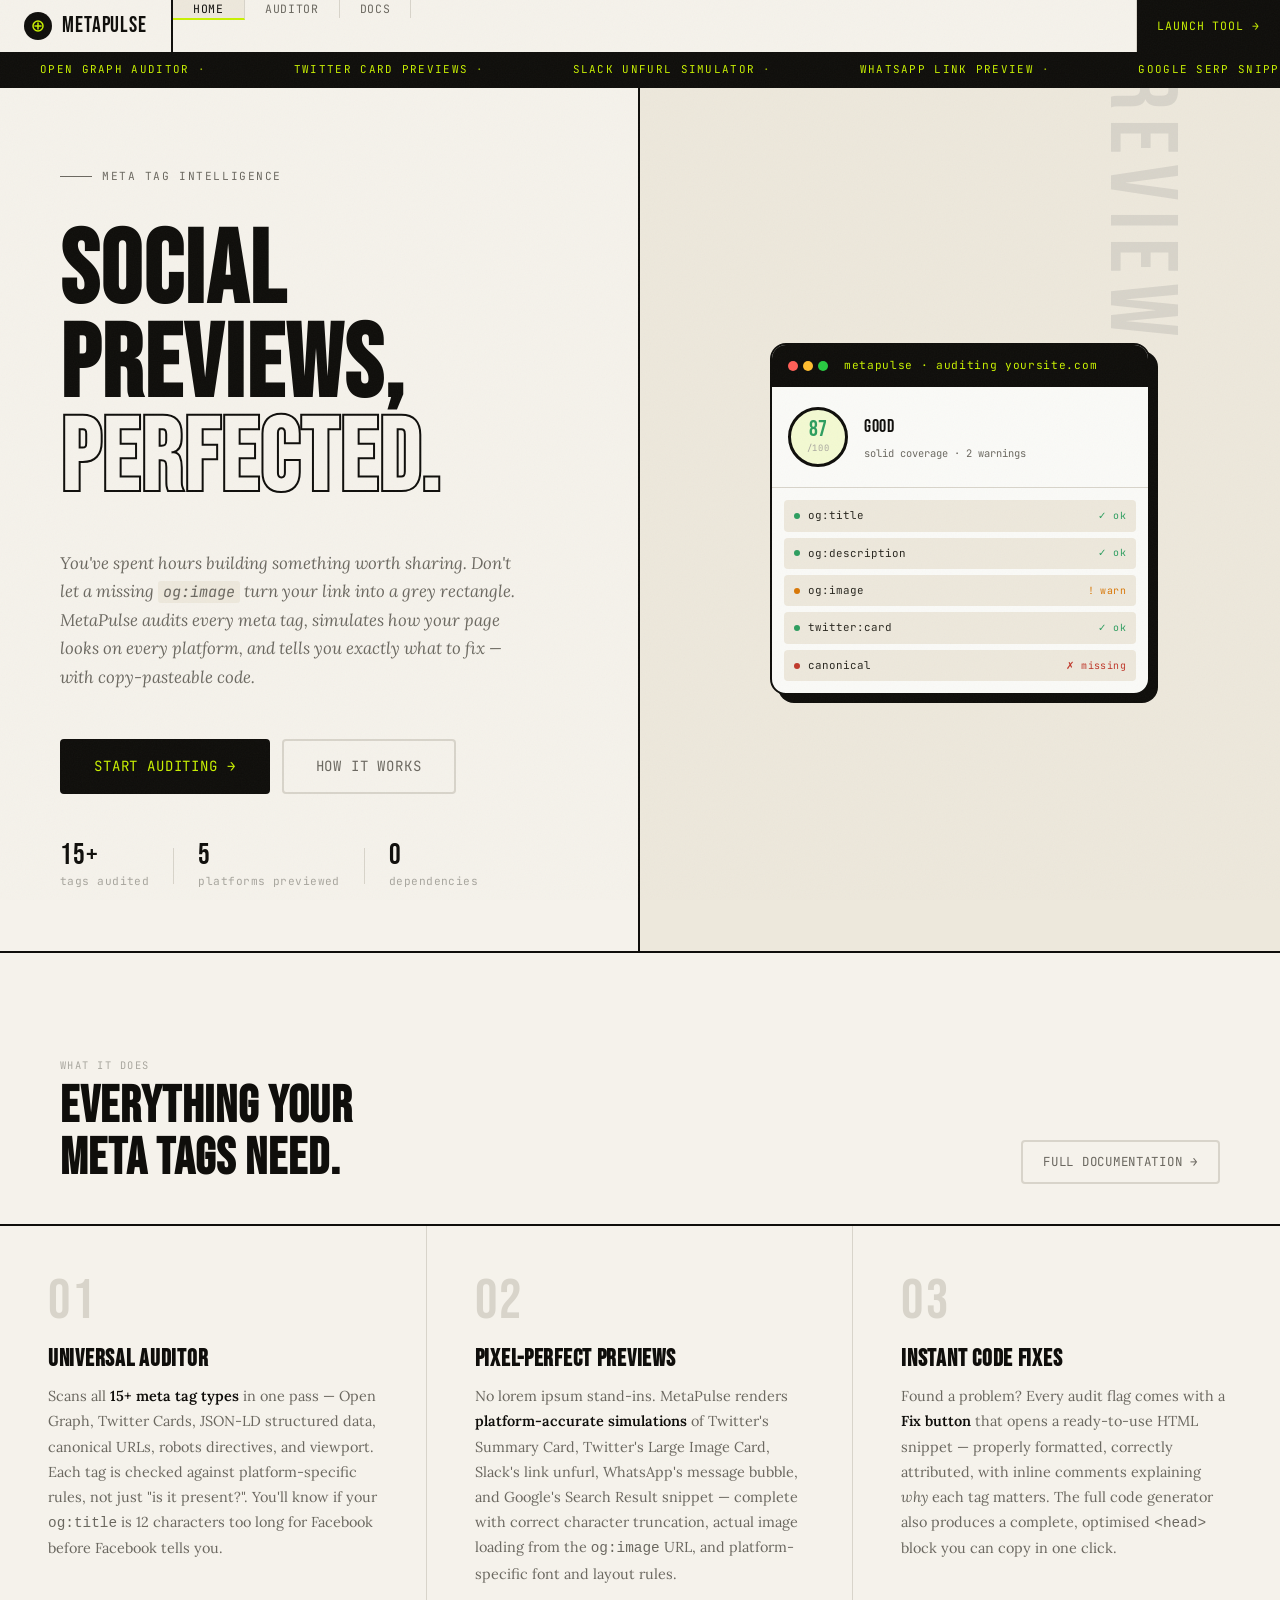
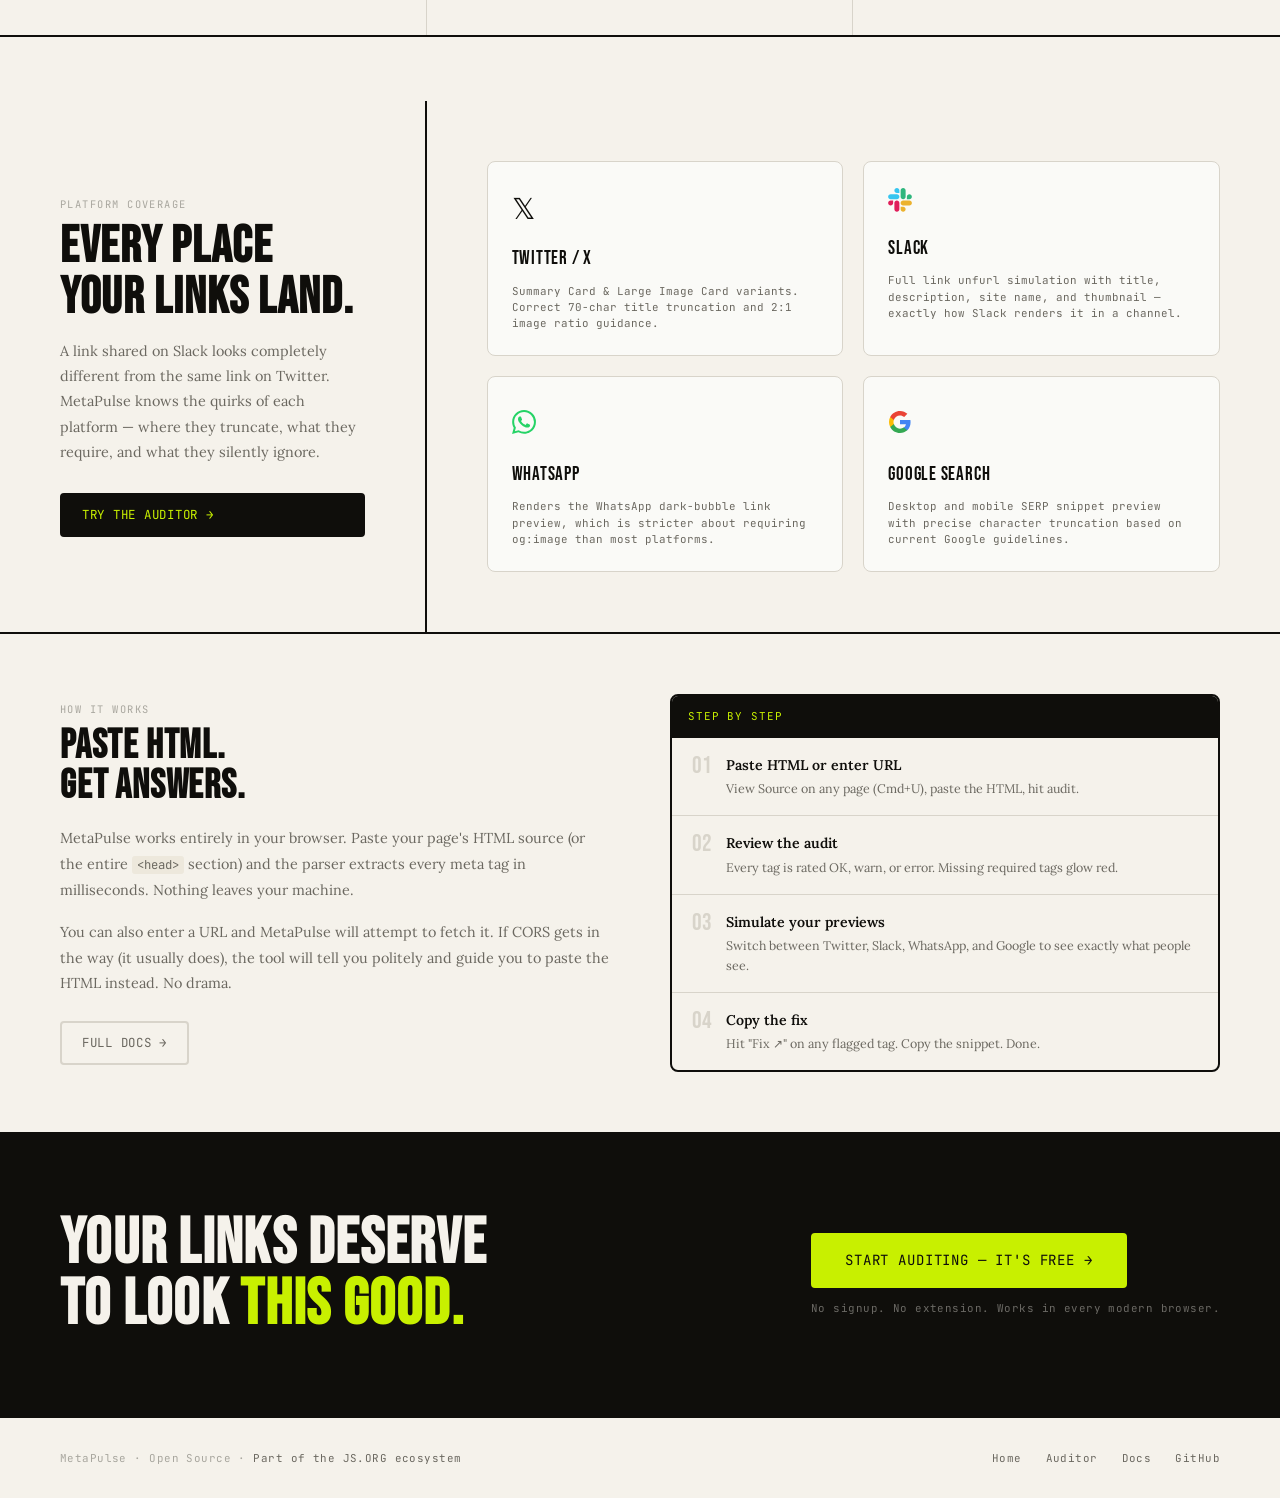
==== index.html @ a4712fae "Initial commit" ====
<!doctype html>
<html lang="en">
  <head>
    <meta charset="UTF-8" />
    <meta name="viewport" content="width=device-width, initial-scale=1.0" />
    <title>MetaPulse — Social Previews, Perfected</title>
    <meta
      name="description"
      content="The developer-first tool for auditing meta tags and simulating social previews. Open Graph, Twitter Cards, Google Search, Slack, WhatsApp — all pixel-perfect."
    />
    <link rel="stylesheet" href="css/tokens.css" />
    <link rel="stylesheet" href="css/main.css" />
    <link rel="stylesheet" href="css/landing.css" />
  </head>
  <body>
    <!-- ═══════════════════════════════════════════
     NAV
══════════════════════════════════════════════ -->
    <nav class="site-nav">
      <a href="index.html" class="nav-brand">
        <div class="nav-brand-mark">
          <svg width="14" height="14" viewBox="0 0 14 14" fill="none">
            <circle cx="7" cy="7" r="5" stroke="#C8F000" stroke-width="1.5" />
            <path
              d="M4 7h6M7 4v6"
              stroke="#C8F000"
              stroke-width="1.5"
              stroke-linecap="round"
            />
          </svg>
        </div>
        MetaPulse
      </a>
      <ul class="nav-links">
        <li><a href="index.html" class="active">Home</a></li>
        <li><a href="app.html">Auditor</a></li>
        <li><a href="docs.html">Docs</a></li>
      </ul>
      <div class="nav-end">
        <a href="app.html" class="nav-cta">Launch Tool →</a>
      </div>
    </nav>

    <!-- ═══════════════════════════════════════════
     TICKER TAPE
══════════════════════════════════════════════ -->
    <div class="ticker-wrap" aria-hidden="true">
      <div class="ticker-track">
        <span class="ticker-item"
          >Open Graph Auditor<span class="ticker-sep">·</span></span
        >
        <span class="ticker-item"
          >Twitter Card Previews<span class="ticker-sep">·</span></span
        >
        <span class="ticker-item"
          >Slack Unfurl Simulator<span class="ticker-sep">·</span></span
        >
        <span class="ticker-item"
          >WhatsApp Link Preview<span class="ticker-sep">·</span></span
        >
        <span class="ticker-item"
          >Google SERP Snippets<span class="ticker-sep">·</span></span
        >
        <span class="ticker-item"
          >SEO Health Score<span class="ticker-sep">·</span></span
        >
        <span class="ticker-item"
          >Code Generator<span class="ticker-sep">·</span></span
        >
        <span class="ticker-item"
          >Image Asset Validator<span class="ticker-sep">·</span></span
        >
        <span class="ticker-item"
          >Zero Dependencies<span class="ticker-sep">·</span></span
        >
        <span class="ticker-item"
          >Open Graph Auditor<span class="ticker-sep">·</span></span
        >
        <span class="ticker-item"
          >Twitter Card Previews<span class="ticker-sep">·</span></span
        >
        <span class="ticker-item"
          >Slack Unfurl Simulator<span class="ticker-sep">·</span></span
        >
        <span class="ticker-item"
          >WhatsApp Link Preview<span class="ticker-sep">·</span></span
        >
        <span class="ticker-item"
          >Google SERP Snippets<span class="ticker-sep">·</span></span
        >
        <span class="ticker-item"
          >SEO Health Score<span class="ticker-sep">·</span></span
        >
        <span class="ticker-item"
          >Code Generator<span class="ticker-sep">·</span></span
        >
        <span class="ticker-item"
          >Image Asset Validator<span class="ticker-sep">·</span></span
        >
        <span class="ticker-item"
          >Zero Dependencies<span class="ticker-sep">·</span></span
        >
      </div>
    </div>

    <!-- ═══════════════════════════════════════════
     HERO
══════════════════════════════════════════════ -->
    <section class="hero">
      <div class="hero-left">
        <div>
          <div class="hero-eyebrow">Meta tag intelligence</div>
          <h1 class="hero-headline">
            Social<br />
            Previews,<br />
            <span class="accent-line">Perfected.</span>
          </h1>
          <p class="hero-sub">
            You've spent hours building something worth sharing. Don't let a
            missing
            <code
              style="
                font-family: &quot;JetBrains Mono&quot;, monospace;
                font-size: 0.9em;
                background: var(--paper-warm);
                padding: 1px 5px;
                border-radius: 3px;
              "
              >og:image</code
            >
            turn your link into a grey rectangle. MetaPulse audits every meta
            tag, simulates how your page looks on every platform, and tells you
            exactly what to fix — with copy-pasteable code.
          </p>
          <div class="hero-cta-row">
            <a href="app.html" class="btn btn-primary btn-lg">
              Start Auditing →
            </a>
            <a href="docs.html" class="btn btn-ghost btn-lg"> How it works </a>
          </div>
        </div>

        <div class="hero-bottom">
          <div class="hero-stat">
            <span class="hero-stat-num">15+</span>
            <span>tags audited</span>
          </div>
          <div style="width: 1px; height: 36px; background: var(--rule)"></div>
          <div class="hero-stat">
            <span class="hero-stat-num">5</span>
            <span>platforms previewed</span>
          </div>
          <div style="width: 1px; height: 36px; background: var(--rule)"></div>
          <div class="hero-stat">
            <span class="hero-stat-num">0</span>
            <span>dependencies</span>
          </div>
        </div>
      </div>

      <div class="hero-right">
        <!-- Mock audit card visual -->
        <div class="mock-audit">
          <div class="mock-audit-header">
            <div class="mock-dots">
              <div class="mock-dot mock-dot-r"></div>
              <div class="mock-dot mock-dot-y"></div>
              <div class="mock-dot mock-dot-g"></div>
            </div>
            metapulse · auditing yoursite.com
          </div>
          <div class="mock-score-bar">
            <div class="mock-score-circle">
              <span class="mock-score-num">87</span>
              <span class="mock-score-lbl">/100</span>
            </div>
            <div class="mock-score-meta">
              <div class="mock-score-title">GOOD</div>
              <div class="mock-score-sub">solid coverage · 2 warnings</div>
            </div>
          </div>
          <div class="mock-tags">
            <div class="mock-tag">
              <div class="mock-tag-dot" style="background: var(--ok)"></div>
              <span class="mock-tag-name">og:title</span>
              <span class="mock-tag-status" style="color: var(--ok)">✓ ok</span>
            </div>
            <div class="mock-tag">
              <div class="mock-tag-dot" style="background: var(--ok)"></div>
              <span class="mock-tag-name">og:description</span>
              <span class="mock-tag-status" style="color: var(--ok)">✓ ok</span>
            </div>
            <div class="mock-tag">
              <div class="mock-tag-dot" style="background: var(--warn)"></div>
              <span class="mock-tag-name">og:image</span>
              <span class="mock-tag-status" style="color: var(--warn)"
                >! warn</span
              >
            </div>
            <div class="mock-tag">
              <div class="mock-tag-dot" style="background: var(--ok)"></div>
              <span class="mock-tag-name">twitter:card</span>
              <span class="mock-tag-status" style="color: var(--ok)">✓ ok</span>
            </div>
            <div class="mock-tag">
              <div class="mock-tag-dot" style="background: var(--err)"></div>
              <span class="mock-tag-name">canonical</span>
              <span class="mock-tag-status" style="color: var(--err)"
                >✗ missing</span
              >
            </div>
          </div>
        </div>
      </div>
    </section>

    <!-- ═══════════════════════════════════════════
     FEATURES
══════════════════════════════════════════════ -->
    <section class="features-section">
      <div class="section-header" style="padding: 40px 60px 40px">
        <div>
          <div class="section-label">What it does</div>
          <h2 class="section-title">Everything your<br />meta tags need.</h2>
        </div>
        <a href="docs.html" class="btn btn-ghost">Full documentation →</a>
      </div>

      <div class="features-grid">
        <div class="feature-col">
          <div class="feature-number">01</div>
          <h3 class="feature-title">Universal Auditor</h3>
          <p class="feature-body">
            Scans all <strong>15+ meta tag types</strong> in one pass — Open
            Graph, Twitter Cards, JSON-LD structured data, canonical URLs,
            robots directives, and viewport. Each tag is checked against
            platform-specific rules, not just "is it present?". You'll know if
            your <code>og:title</code> is 12 characters too long for Facebook
            before Facebook tells you.
          </p>
        </div>
        <div class="feature-col">
          <div class="feature-number">02</div>
          <h3 class="feature-title">Pixel-Perfect Previews</h3>
          <p class="feature-body">
            No lorem ipsum stand-ins. MetaPulse renders
            <strong>platform-accurate simulations</strong> of Twitter's Summary
            Card, Twitter's Large Image Card, Slack's link unfurl, WhatsApp's
            message bubble, and Google's Search Result snippet — complete with
            correct character truncation, actual image loading from the
            <code>og:image</code> URL, and platform-specific font and layout
            rules.
          </p>
        </div>
        <div class="feature-col">
          <div class="feature-number">03</div>
          <h3 class="feature-title">Instant Code Fixes</h3>
          <p class="feature-body">
            Found a problem? Every audit flag comes with a
            <strong>Fix button</strong> that opens a ready-to-use HTML snippet —
            properly formatted, correctly attributed, with inline comments
            explaining <em>why</em> each tag matters. The full code generator
            also produces a complete, optimised <code>&lt;head&gt;</code> block
            you can copy in one click.
          </p>
        </div>
      </div>
    </section>

    <!-- ═══════════════════════════════════════════
     PLATFORMS
══════════════════════════════════════════════ -->
    <section class="platforms-section">
      <div class="platforms-left">
        <div class="section-label">Platform coverage</div>
        <h2 class="section-title">Every place<br />your links land.</h2>
        <p
          style="
            color: var(--ink-muted);
            font-size: 0.9rem;
            line-height: 1.75;
            margin-top: 16px;
            max-width: 340px;
          "
        >
          A link shared on Slack looks completely different from the same link
          on Twitter. MetaPulse knows the quirks of each platform — where they
          truncate, what they require, and what they silently ignore.
        </p>
        <a href="app.html" class="btn btn-primary" style="margin-top: 28px"
          >Try the auditor →</a
        >
      </div>
      <div class="platforms-right">
        <div class="platform-card">
          <div class="platform-icon">𝕏</div>
          <div class="platform-name">Twitter / X</div>
          <div class="platform-desc">
            Summary Card &amp; Large Image Card variants. Correct 70-char title
            truncation and 2:1 image ratio guidance.
          </div>
        </div>
        <div class="platform-card">
          <div class="platform-icon" style="font-size: 1.4rem">
            <svg
              width="24"
              height="24"
              viewBox="0 0 127 127"
              fill="currentColor"
            >
              <path
                d="M27.2 80c0 7.3-5.9 13.2-13.2 13.2C6.7 93.2.8 87.3.8 80c0-7.3 5.9-13.2 13.2-13.2h13.2V80zm6.6 0c0-7.3 5.9-13.2 13.2-13.2 7.3 0 13.2 5.9 13.2 13.2v33c0 7.3-5.9 13.2-13.2 13.2-7.3 0-13.2-5.9-13.2-13.2V80z"
                fill="#E01E5A"
              />
              <path
                d="M47 27c-7.3 0-13.2-5.9-13.2-13.2C33.8 6.5 39.7.6 47 .6c7.3 0 13.2 5.9 13.2 13.2V27H47zm0 6.7c7.3 0 13.2 5.9 13.2 13.2 0 7.3-5.9 13.2-13.2 13.2H13.9C6.6 60.1.7 54.2.7 46.9c0-7.3 5.9-13.2 13.2-13.2H47z"
                fill="#36C5F0"
              />
              <path
                d="M99.9 46.9c0-7.3 5.9-13.2 13.2-13.2 7.3 0 13.2 5.9 13.2 13.2 0 7.3-5.9 13.2-13.2 13.2H99.9V46.9zm-6.6 0c0 7.3-5.9 13.2-13.2 13.2-7.3 0-13.2-5.9-13.2-13.2V13.8C66.9 6.5 72.8.6 80.1.6c7.3 0 13.2 5.9 13.2 13.2v33.1z"
                fill="#2EB67D"
              />
              <path
                d="M80.1 99.8c7.3 0 13.2 5.9 13.2 13.2 0 7.3-5.9 13.2-13.2 13.2-7.3 0-13.2-5.9-13.2-13.2V99.8h13.2zm0-6.6c-7.3 0-13.2-5.9-13.2-13.2 0-7.3 5.9-13.2 13.2-13.2h33.1c7.3 0 13.2 5.9 13.2 13.2 0 7.3-5.9 13.2-13.2 13.2H80.1z"
                fill="#ECB22E"
              />
            </svg>
          </div>
          <div class="platform-name">Slack</div>
          <div class="platform-desc">
            Full link unfurl simulation with title, description, site name, and
            thumbnail — exactly how Slack renders it in a channel.
          </div>
        </div>
        <div class="platform-card">
          <div class="platform-icon">
            <svg width="24" height="24" viewBox="0 0 24 24" fill="#25D366">
              <path
                d="M17.472 14.382c-.297-.149-1.758-.867-2.03-.967-.273-.099-.471-.148-.67.15-.197.297-.767.966-.94 1.164-.173.199-.347.223-.644.075-.297-.15-1.255-.463-2.39-1.475-.883-.788-1.48-1.761-1.653-2.059-.173-.297-.018-.458.13-.606.134-.133.298-.347.446-.52.149-.174.198-.298.298-.497.099-.198.05-.371-.025-.52-.075-.149-.669-1.612-.916-2.207-.242-.579-.487-.5-.669-.51-.173-.008-.371-.01-.57-.01-.198 0-.52.074-.792.372-.272.297-1.04 1.016-1.04 2.479 0 1.462 1.065 2.875 1.213 3.074.149.198 2.096 3.2 5.077 4.487.709.306 1.262.489 1.694.625.712.227 1.36.195 1.871.118.571-.085 1.758-.719 2.006-1.413.248-.694.248-1.289.173-1.413-.074-.124-.272-.198-.57-.347m-5.421 7.403h-.004a9.87 9.87 0 01-5.031-1.378l-.361-.214-3.741.982.998-3.648-.235-.374a9.86 9.86 0 01-1.51-5.26c.001-5.45 4.436-9.884 9.888-9.884 2.64 0 5.122 1.03 6.988 2.898a9.825 9.825 0 012.893 6.994c-.003 5.45-4.437 9.884-9.885 9.884m8.413-18.297A11.815 11.815 0 0012.05 0C5.495 0 .16 5.335.157 11.892c0 2.096.547 4.142 1.588 5.945L.057 24l6.305-1.654a11.882 11.882 0 005.683 1.448h.005c6.554 0 11.89-5.335 11.893-11.893a11.821 11.821 0 00-3.48-8.413z"
              />
            </svg>
          </div>
          <div class="platform-name">WhatsApp</div>
          <div class="platform-desc">
            Renders the WhatsApp dark-bubble link preview, which is stricter
            about requiring og:image than most platforms.
          </div>
        </div>
        <div class="platform-card">
          <div class="platform-icon">
            <svg width="24" height="24" viewBox="0 0 24 24">
              <path
                d="M22.56 12.25c0-.78-.07-1.53-.2-2.25H12v4.26h5.92c-.26 1.37-1.04 2.53-2.21 3.31v2.77h3.57c2.08-1.92 3.28-4.74 3.28-8.09z"
                fill="#4285F4"
              />
              <path
                d="M12 23c2.97 0 5.46-.98 7.28-2.66l-3.57-2.77c-.98.66-2.23 1.06-3.71 1.06-2.86 0-5.29-1.93-6.16-4.53H2.18v2.84C3.99 20.53 7.7 23 12 23z"
                fill="#34A853"
              />
              <path
                d="M5.84 14.09c-.22-.66-.35-1.36-.35-2.09s.13-1.43.35-2.09V7.07H2.18C1.43 8.55 1 10.22 1 12s.43 3.45 1.18 4.93l2.85-2.22.81-.62z"
                fill="#FBBC05"
              />
              <path
                d="M12 5.38c1.62 0 3.06.56 4.21 1.64l3.15-3.15C17.45 2.09 14.97 1 12 1 7.7 1 3.99 3.47 2.18 7.07l3.66 2.84c.87-2.6 3.3-4.53 6.16-4.53z"
                fill="#EA4335"
              />
            </svg>
          </div>
          <div class="platform-name">Google Search</div>
          <div class="platform-desc">
            Desktop and mobile SERP snippet preview with precise character
            truncation based on current Google guidelines.
          </div>
        </div>
      </div>
    </section>

    <!-- ═══════════════════════════════════════════
     HOW IT WORKS (brief)
══════════════════════════════════════════════ -->
    <section style="border-bottom: 2px solid var(--ink)">
      <div
        style="
          padding: 60px 60px;
          display: grid;
          grid-template-columns: 1fr 1fr;
          gap: 60px;
          align-items: center;
        "
      >
        <div>
          <div class="section-label">How it works</div>
          <h2
            style="
              font-family: var(--font-display);
              font-size: 2.5rem;
              letter-spacing: 0.02em;
              line-height: 1;
              margin-bottom: 20px;
            "
          >
            Paste HTML.<br />Get answers.
          </h2>
          <p
            style="
              color: var(--ink-muted);
              font-size: 0.9rem;
              line-height: 1.8;
              margin-bottom: 16px;
            "
          >
            MetaPulse works entirely in your browser. Paste your page's HTML
            source (or the entire
            <code
              style="
                font-family: var(--font-mono);
                font-size: 0.85em;
                background: var(--paper-warm);
                padding: 1px 5px;
                border-radius: 3px;
              "
              >&lt;head&gt;</code
            >
            section) and the parser extracts every meta tag in milliseconds.
            Nothing leaves your machine.
          </p>
          <p
            style="color: var(--ink-muted); font-size: 0.9rem; line-height: 1.8"
          >
            You can also enter a URL and MetaPulse will attempt to fetch it. If
            CORS gets in the way (it usually does), the tool will tell you
            politely and guide you to paste the HTML instead. No drama.
          </p>
          <a href="docs.html" class="btn btn-ghost" style="margin-top: 24px"
            >Full docs →</a
          >
        </div>
        <div
          style="
            display: flex;
            flex-direction: column;
            gap: 0;
            border: 2px solid var(--ink);
            border-radius: var(--radius-md);
            overflow: hidden;
          "
        >
          <div
            style="
              background: var(--ink);
              padding: 12px 16px;
              font-family: var(--font-mono);
              font-size: 0.68rem;
              color: var(--accent);
              letter-spacing: 0.08em;
            "
          >
            STEP BY STEP
          </div>
          <div style="display: flex; flex-direction: column">
            <div
              style="
                padding: 16px 20px;
                border-bottom: 1px solid var(--rule);
                display: flex;
                gap: 14px;
                align-items: flex-start;
              "
            >
              <span
                style="
                  font-family: var(--font-display);
                  font-size: 1.5rem;
                  color: var(--rule);
                  flex-shrink: 0;
                  line-height: 1;
                "
                >01</span
              >
              <div>
                <div
                  style="
                    font-weight: 600;
                    font-size: 0.88rem;
                    margin-bottom: 3px;
                  "
                >
                  Paste HTML or enter URL
                </div>
                <div style="font-size: 0.78rem; color: var(--ink-muted)">
                  View Source on any page (Cmd+U), paste the HTML, hit audit.
                </div>
              </div>
            </div>
            <div
              style="
                padding: 16px 20px;
                border-bottom: 1px solid var(--rule);
                display: flex;
                gap: 14px;
                align-items: flex-start;
              "
            >
              <span
                style="
                  font-family: var(--font-display);
                  font-size: 1.5rem;
                  color: var(--rule);
                  flex-shrink: 0;
                  line-height: 1;
                "
                >02</span
              >
              <div>
                <div
                  style="
                    font-weight: 600;
                    font-size: 0.88rem;
                    margin-bottom: 3px;
                  "
                >
                  Review the audit
                </div>
                <div style="font-size: 0.78rem; color: var(--ink-muted)">
                  Every tag is rated OK, warn, or error. Missing required tags
                  glow red.
                </div>
              </div>
            </div>
            <div
              style="
                padding: 16px 20px;
                border-bottom: 1px solid var(--rule);
                display: flex;
                gap: 14px;
                align-items: flex-start;
              "
            >
              <span
                style="
                  font-family: var(--font-display);
                  font-size: 1.5rem;
                  color: var(--rule);
                  flex-shrink: 0;
                  line-height: 1;
                "
                >03</span
              >
              <div>
                <div
                  style="
                    font-weight: 600;
                    font-size: 0.88rem;
                    margin-bottom: 3px;
                  "
                >
                  Simulate your previews
                </div>
                <div style="font-size: 0.78rem; color: var(--ink-muted)">
                  Switch between Twitter, Slack, WhatsApp, and Google to see
                  exactly what people see.
                </div>
              </div>
            </div>
            <div
              style="
                padding: 16px 20px;
                display: flex;
                gap: 14px;
                align-items: flex-start;
              "
            >
              <span
                style="
                  font-family: var(--font-display);
                  font-size: 1.5rem;
                  color: var(--rule);
                  flex-shrink: 0;
                  line-height: 1;
                "
                >04</span
              >
              <div>
                <div
                  style="
                    font-weight: 600;
                    font-size: 0.88rem;
                    margin-bottom: 3px;
                  "
                >
                  Copy the fix
                </div>
                <div style="font-size: 0.78rem; color: var(--ink-muted)">
                  Hit "Fix ↗" on any flagged tag. Copy the snippet. Done.
                </div>
              </div>
            </div>
          </div>
        </div>
      </div>
    </section>

    <!-- ═══════════════════════════════════════════
     CTA BANNER
══════════════════════════════════════════════ -->
    <div class="cta-banner">
      <h2 class="cta-headline">
        Your links deserve<br />
        to look <span class="hl">this good.</span>
      </h2>
      <div
        style="
          display: flex;
          flex-direction: column;
          gap: 12px;
          align-items: flex-start;
        "
      >
        <a href="app.html" class="btn btn-accent btn-lg"
          >Start Auditing — It's Free →</a
        >
        <span
          style="
            font-family: var(--font-mono);
            font-size: 0.68rem;
            color: rgba(245, 242, 235, 0.4);
            letter-spacing: 0.04em;
          "
          >No signup. No extension. Works in every modern browser.</span
        >
      </div>
    </div>

    <!-- ═══════════════════════════════════════════
     FOOTER
══════════════════════════════════════════════ -->
    <footer class="site-footer">
      <span
        >MetaPulse · Open Source ·
        <a
          href="https://js.org"
          style="color: var(--ink-muted); text-decoration: none"
          >Part of the JS.ORG ecosystem</a
        ></span
      >
      <div class="footer-links">
        <a href="index.html">Home</a>
        <a href="app.html">Auditor</a>
        <a href="docs.html">Docs</a>
        <a href="https://github.com">GitHub</a>
      </div>
    </footer>
  </body>
</html>
---- css/tokens.css ----
/* ─────────────────────────────────────────────
   METAPULSE — DESIGN TOKENS
   No purple. Ever. Warm editorial × industrial.
   ───────────────────────────────────────────── */

@import url('https://fonts.googleapis.com/css2?family=Bebas+Neue&family=Lora:ital,wght@0,400;0,500;0,600;1,400;1,500&family=JetBrains+Mono:ital,wght@0,300;0,400;0,500;1,400&display=swap');

:root {
  /* ── Palette ── */
  --ink:        #0F0E0B;
  --ink-soft:   #2A2820;
  --ink-muted:  #6B6860;
  --ink-faint:  #A8A69E;
  --paper:      #F5F2EB;
  --paper-warm: #EDE8DC;
  --paper-cool: #FAFAF7;
  --rule:       #D8D4CA;

  --accent:       #C8F000;   /* chartreuse — the one bright note */
  --accent-dark:  #9AB800;
  --accent-dim:   rgba(200,240,0,0.15);

  --ok:       #2D9E5F;
  --ok-dim:   rgba(45,158,95,0.12);
  --warn:     #D97706;
  --warn-dim: rgba(217,119,6,0.12);
  --err:      #C0392B;
  --err-dim:  rgba(192,57,43,0.12);

  /* ── Typography ── */
  --font-display: 'Bebas Neue', sans-serif;
  --font-body:    'Lora', Georgia, serif;
  --font-mono:    'JetBrains Mono', 'Courier New', monospace;

  /* ── Spacing ── */
  --gap-xs: 4px;
  --gap-sm: 8px;
  --gap-md: 16px;
  --gap-lg: 32px;
  --gap-xl: 64px;

  /* ── Borders ── */
  --radius-sm: 4px;
  --radius-md: 8px;
  --radius-lg: 16px;

  /* ── Shadows ── */
  --shadow-sm: 0 1px 4px rgba(15,14,11,0.08);
  --shadow-md: 0 4px 20px rgba(15,14,11,0.12);
  --shadow-lg: 0 12px 48px rgba(15,14,11,0.18);

  /* ── Transitions ── */
  --ease-out: cubic-bezier(0.22, 1, 0.36, 1);
  --ease-spring: cubic-bezier(0.34, 1.56, 0.64, 1);
}
---- css/main.css ----
/* ─────────────────────────────────────────────
   METAPULSE — GLOBAL STYLES
   ───────────────────────────────────────────── */

*, *::before, *::after {
  box-sizing: border-box;
  margin: 0;
  padding: 0;
}

html {
  scroll-behavior: smooth;
  font-size: 16px;
}

body {
  font-family: var(--font-body);
  background: var(--paper);
  color: var(--ink);
  line-height: 1.6;
  -webkit-font-smoothing: antialiased;
  -moz-osx-font-smoothing: grayscale;
  min-height: 100vh;
  overflow-x: hidden;
}

/* ── Grain overlay ── */
body::after {
  content: '';
  position: fixed;
  inset: 0;
  background-image: url("data:image/svg+xml,%3Csvg xmlns='http://www.w3.org/2000/svg' width='300' height='300'%3E%3Cfilter id='n'%3E%3CfeTurbulence type='fractalNoise' baseFrequency='0.75' numOctaves='4' stitchTiles='stitch'/%3E%3C/filter%3E%3Crect width='300' height='300' filter='url(%23n)' opacity='1'/%3E%3C/svg%3E");
  opacity: 0.035;
  pointer-events: none;
  z-index: 9999;
}

/* ── Scrollbar ── */
::-webkit-scrollbar { width: 6px; }
::-webkit-scrollbar-track { background: var(--paper-warm); }
::-webkit-scrollbar-thumb { background: var(--rule); border-radius: 99px; }
::-webkit-scrollbar-thumb:hover { background: var(--ink-faint); }

/* ── Typography base ── */
h1, h2, h3, h4 { line-height: 1.15; }
a { color: inherit; }
img { display: block; max-width: 100%; }

/* ── Utilities ── */
.display { font-family: var(--font-display); }
.mono    { font-family: var(--font-mono); }
.serif   { font-family: var(--font-body); }

.text-muted  { color: var(--ink-muted); }
.text-faint  { color: var(--ink-faint); }
.text-accent { color: var(--accent-dark); }
.text-ok     { color: var(--ok); }
.text-warn   { color: var(--warn); }
.text-err    { color: var(--err); }

/* ── Horizontal rule ── */
.hr {
  border: none;
  border-top: 1px solid var(--rule);
  margin: var(--gap-lg) 0;
}

.hr-thick {
  border: none;
  border-top: 3px solid var(--ink);
  margin-bottom: var(--gap-md);
}

/* ── Global nav ── */
.site-nav {
  position: sticky;
  top: 0;
  z-index: 100;
  background: var(--paper);
  border-bottom: 2px solid var(--ink);
  display: flex;
  align-items: stretch;
  height: 54px;
}

.nav-brand {
  display: flex;
  align-items: center;
  gap: 10px;
  padding: 0 24px;
  text-decoration: none;
  color: var(--ink);
  border-right: 2px solid var(--ink);
  font-family: var(--font-display);
  font-size: 1.4rem;
  letter-spacing: 0.04em;
}

.nav-brand-mark {
  width: 28px;
  height: 28px;
  background: var(--ink);
  border-radius: 50%;
  display: flex;
  align-items: center;
  justify-content: center;
}

.nav-links {
  display: flex;
  align-items: stretch;
  flex: 1;
  list-style: none;
}

.nav-links li a {
  display: flex;
  align-items: center;
  padding: 0 20px;
  text-decoration: none;
  color: var(--ink-muted);
  font-family: var(--font-mono);
  font-size: 0.72rem;
  letter-spacing: 0.06em;
  text-transform: uppercase;
  border-right: 1px solid var(--rule);
  transition: color 0.15s, background 0.15s;
}

.nav-links li a:hover,
.nav-links li a.active {
  color: var(--ink);
  background: var(--paper-warm);
}

.nav-links li a.active {
  border-bottom: 2px solid var(--accent);
  margin-bottom: -2px;
}

.nav-end {
  margin-left: auto;
  display: flex;
  align-items: stretch;
  border-left: 1px solid var(--rule);
}

.nav-cta {
  display: flex;
  align-items: center;
  padding: 0 20px;
  text-decoration: none;
  background: var(--ink);
  color: var(--accent);
  font-family: var(--font-mono);
  font-size: 0.72rem;
  letter-spacing: 0.08em;
  text-transform: uppercase;
  transition: background 0.15s;
}

.nav-cta:hover { background: var(--ink-soft); color: var(--accent); }

/* ── Buttons ── */
.btn {
  display: inline-flex;
  align-items: center;
  gap: 8px;
  padding: 10px 20px;
  border: 2px solid var(--ink);
  background: transparent;
  color: var(--ink);
  font-family: var(--font-mono);
  font-size: 0.78rem;
  letter-spacing: 0.06em;
  text-transform: uppercase;
  text-decoration: none;
  cursor: pointer;
  transition: all 0.15s;
  border-radius: var(--radius-sm);
  white-space: nowrap;
}

.btn:hover { background: var(--ink); color: var(--paper); }

.btn-primary {
  background: var(--ink);
  color: var(--accent);
  border-color: var(--ink);
}
.btn-primary:hover { background: var(--ink-soft); color: var(--accent); }

.btn-accent {
  background: var(--accent);
  color: var(--ink);
  border-color: var(--accent);
}
.btn-accent:hover { background: var(--accent-dark); border-color: var(--accent-dark); }

.btn-ghost {
  border-color: var(--rule);
  color: var(--ink-muted);
}
.btn-ghost:hover { border-color: var(--ink); color: var(--ink); background: transparent; }

.btn-sm {
  padding: 5px 12px;
  font-size: 0.68rem;
}

.btn-lg {
  padding: 14px 32px;
  font-size: 0.88rem;
}

/* ── Tags / badges ── */
.badge {
  display: inline-flex;
  align-items: center;
  gap: 5px;
  padding: 3px 9px;
  border-radius: 2px;
  font-family: var(--font-mono);
  font-size: 0.65rem;
  letter-spacing: 0.04em;
  font-weight: 500;
}

.badge-ok   { background: var(--ok-dim);   color: var(--ok);   border: 1px solid var(--ok); }
.badge-warn { background: var(--warn-dim); color: var(--warn); border: 1px solid var(--warn); }
.badge-err  { background: var(--err-dim);  color: var(--err);  border: 1px solid var(--err); }
.badge-muted { background: var(--paper-warm); color: var(--ink-faint); border: 1px solid var(--rule); }

/* ── Code blocks ── */
.code-block {
  background: var(--ink);
  color: #C8F000;
  padding: 20px;
  border-radius: var(--radius-md);
  font-family: var(--font-mono);
  font-size: 0.78rem;
  line-height: 1.9;
  overflow-x: auto;
  white-space: pre;
}

.code-block .tok-tag     { color: #FF8C79; }
.code-block .tok-attr    { color: #79C7FF; }
.code-block .tok-val     { color: #C8F000; }
.code-block .tok-comment { color: #4A4840; font-style: italic; }
.code-block .tok-punct   { color: #6B6860; }

.code-wrap { position: relative; }

.copy-btn {
  position: absolute;
  top: 10px;
  right: 10px;
  background: rgba(200,240,0,0.1);
  border: 1px solid rgba(200,240,0,0.3);
  color: var(--accent);
  padding: 4px 10px;
  border-radius: var(--radius-sm);
  font-family: var(--font-mono);
  font-size: 0.65rem;
  letter-spacing: 0.04em;
  text-transform: uppercase;
  cursor: pointer;
  transition: all 0.15s;
}

.copy-btn:hover { background: rgba(200,240,0,0.2); }
.copy-btn.copied { color: var(--ok); border-color: var(--ok); background: var(--ok-dim); }

/* ── Toast ── */
.toast {
  position: fixed;
  bottom: 28px;
  right: 28px;
  z-index: 9000;
  background: var(--ink);
  color: var(--paper);
  padding: 12px 18px;
  border-radius: var(--radius-md);
  font-family: var(--font-mono);
  font-size: 0.75rem;
  display: flex;
  align-items: center;
  gap: 10px;
  box-shadow: var(--shadow-lg);
  transform: translateY(80px);
  opacity: 0;
  transition: all 0.35s var(--ease-spring);
  border-left: 3px solid var(--accent);
}

.toast.show { transform: translateY(0); opacity: 1; }

/* ── Modal ── */
.modal-backdrop {
  position: fixed;
  inset: 0;
  background: rgba(15,14,11,0.6);
  backdrop-filter: blur(4px);
  z-index: 500;
  display: flex;
  align-items: center;
  justify-content: center;
  padding: 20px;
  opacity: 0;
  pointer-events: none;
  transition: opacity 0.2s;
}

.modal-backdrop.open {
  opacity: 1;
  pointer-events: all;
}

.modal {
  background: var(--paper-cool);
  border: 2px solid var(--ink);
  border-radius: var(--radius-lg);
  padding: 32px;
  max-width: 580px;
  width: 100%;
  box-shadow: var(--shadow-lg);
  transform: translateY(20px) scale(0.97);
  transition: transform 0.25s var(--ease-spring);
}

.modal-backdrop.open .modal {
  transform: translateY(0) scale(1);
}

.modal-header {
  display: flex;
  align-items: flex-start;
  justify-content: space-between;
  margin-bottom: 8px;
  gap: 12px;
}

.modal-title {
  font-family: var(--font-display);
  font-size: 1.6rem;
  letter-spacing: 0.03em;
  line-height: 1;
}

.modal-close {
  background: none;
  border: 1px solid var(--rule);
  color: var(--ink-muted);
  width: 28px;
  height: 28px;
  border-radius: var(--radius-sm);
  cursor: pointer;
  font-size: 0.85rem;
  display: flex;
  align-items: center;
  justify-content: center;
  flex-shrink: 0;
  transition: all 0.15s;
}

.modal-close:hover { border-color: var(--err); color: var(--err); }

.modal-desc {
  font-size: 0.85rem;
  color: var(--ink-muted);
  margin-bottom: 20px;
  font-family: var(--font-mono);
}

/* ── Animations ── */
@keyframes fadeUp {
  from { opacity: 0; transform: translateY(20px); }
  to   { opacity: 1; transform: translateY(0); }
}

@keyframes fadeIn {
  from { opacity: 0; }
  to   { opacity: 1; }
}

@keyframes slideRight {
  from { transform: scaleX(0); transform-origin: left; }
  to   { transform: scaleX(1); transform-origin: left; }
}

@keyframes spin {
  to { transform: rotate(360deg); }
}

@keyframes ticker {
  from { transform: translateX(0); }
  to   { transform: translateX(-50%); }
}

.anim-fade-up  { animation: fadeUp 0.5s var(--ease-out) both; }
.anim-fade-in  { animation: fadeIn 0.4s ease both; }

/* ── Spinner ── */
.spinner {
  width: 16px;
  height: 16px;
  border: 2px solid currentColor;
  border-top-color: transparent;
  border-radius: 50%;
  animation: spin 0.7s linear infinite;
  opacity: 0.6;
}

/* ── Responsive ── */
@media (max-width: 768px) {
  .nav-links { display: none; }
  .nav-brand { font-size: 1.1rem; padding: 0 16px; }
}
---- css/landing.css ----
/* ─────────────────────────────────────────────
   METAPULSE — LANDING PAGE STYLES
   ───────────────────────────────────────────── */

/* ── Ticker tape ── */
.ticker-wrap {
  background: var(--ink);
  color: var(--accent);
  overflow: hidden;
  height: 34px;
  display: flex;
  align-items: center;
  border-bottom: 2px solid var(--ink);
}

.ticker-track {
  display: flex;
  white-space: nowrap;
  animation: ticker 22s linear infinite;
}

.ticker-item {
  font-family: var(--font-mono);
  font-size: 0.68rem;
  letter-spacing: 0.12em;
  text-transform: uppercase;
  padding: 0 40px;
}

.ticker-sep {
  color: var(--accent-dark);
  padding: 0 8px;
}

/* ── Hero ── */
.hero {
  display: grid;
  grid-template-columns: 1fr 1fr;
  min-height: calc(100vh - 90px);
  border-bottom: 2px solid var(--ink);
}

.hero-left {
  padding: 80px 60px 60px;
  border-right: 2px solid var(--ink);
  display: flex;
  flex-direction: column;
  justify-content: space-between;
}

.hero-eyebrow {
  font-family: var(--font-mono);
  font-size: 0.7rem;
  letter-spacing: 0.14em;
  text-transform: uppercase;
  color: var(--ink-muted);
  display: flex;
  align-items: center;
  gap: 10px;
  margin-bottom: 40px;
}

.hero-eyebrow::before {
  content: '';
  display: block;
  width: 32px;
  height: 1px;
  background: var(--ink-muted);
}

.hero-headline {
  font-family: var(--font-display);
  font-size: clamp(4.5rem, 8vw, 8rem);
  line-height: 0.92;
  letter-spacing: 0.02em;
  color: var(--ink);
  margin-bottom: 40px;
}

.hero-headline .accent-line {
  display: block;
  color: transparent;
  -webkit-text-stroke: 2px var(--ink);
}

.hero-sub {
  font-size: 1.05rem;
  color: var(--ink-muted);
  line-height: 1.7;
  max-width: 460px;
  margin-bottom: 48px;
  font-style: italic;
}

.hero-cta-row {
  display: flex;
  gap: 12px;
  flex-wrap: wrap;
}

.hero-bottom {
  margin-top: auto;
  padding-top: 48px;
  display: flex;
  align-items: center;
  gap: 24px;
  font-family: var(--font-mono);
  font-size: 0.7rem;
  color: var(--ink-faint);
  letter-spacing: 0.04em;
}

.hero-stat {
  display: flex;
  flex-direction: column;
  gap: 2px;
}

.hero-stat-num {
  font-family: var(--font-display);
  font-size: 1.8rem;
  color: var(--ink);
  line-height: 1;
  letter-spacing: 0.04em;
}

.hero-right {
  background: var(--paper-warm);
  display: flex;
  align-items: center;
  justify-content: center;
  padding: 60px 40px;
  position: relative;
  overflow: hidden;
}

.hero-right::before {
  content: 'PREVIEW';
  position: absolute;
  top: 20px;
  right: -20px;
  font-family: var(--font-display);
  font-size: 6rem;
  color: var(--rule);
  letter-spacing: 0.1em;
  transform: rotate(90deg);
  transform-origin: center;
  user-select: none;
}

/* ── Mock audit card (hero visual) ── */
.mock-audit {
  width: 100%;
  max-width: 380px;
  background: var(--paper-cool);
  border: 2px solid var(--ink);
  border-radius: var(--radius-lg);
  overflow: hidden;
  box-shadow: 8px 8px 0 var(--ink);
  animation: fadeUp 0.8s 0.3s var(--ease-out) both;
}

.mock-audit-header {
  background: var(--ink);
  padding: 12px 16px;
  display: flex;
  align-items: center;
  gap: 8px;
  font-family: var(--font-mono);
  font-size: 0.7rem;
  color: var(--accent);
  letter-spacing: 0.06em;
}

.mock-dots { display: flex; gap: 5px; margin-right: 8px; }
.mock-dot { width: 10px; height: 10px; border-radius: 50%; }
.mock-dot-r { background: #FF5F57; }
.mock-dot-y { background: #FFBD2E; }
.mock-dot-g { background: #28CA41; }

.mock-score-bar {
  padding: 20px 16px;
  border-bottom: 1px solid var(--rule);
  display: flex;
  align-items: center;
  gap: 16px;
}

.mock-score-circle {
  width: 60px;
  height: 60px;
  border: 3px solid var(--ink);
  border-radius: 50%;
  display: flex;
  flex-direction: column;
  align-items: center;
  justify-content: center;
  flex-shrink: 0;
  position: relative;
  background: var(--accent-dim);
}

.mock-score-num {
  font-family: var(--font-display);
  font-size: 1.4rem;
  color: var(--ok);
  line-height: 1;
}

.mock-score-lbl {
  font-family: var(--font-mono);
  font-size: 0.55rem;
  color: var(--ink-faint);
  letter-spacing: 0.06em;
}

.mock-score-meta { flex: 1; }
.mock-score-title {
  font-family: var(--font-display);
  font-size: 1.1rem;
  letter-spacing: 0.03em;
  margin-bottom: 4px;
}
.mock-score-sub { font-family: var(--font-mono); font-size: 0.65rem; color: var(--ink-muted); }

.mock-tags { padding: 12px; display: flex; flex-direction: column; gap: 6px; }

.mock-tag {
  display: flex;
  align-items: center;
  gap: 8px;
  padding: 7px 10px;
  border-radius: var(--radius-sm);
  background: var(--paper-warm);
  font-family: var(--font-mono);
  font-size: 0.68rem;
}

.mock-tag-dot { width: 6px; height: 6px; border-radius: 50%; flex-shrink: 0; }
.mock-tag-name { flex: 1; color: var(--ink-soft); }
.mock-tag-status { font-size: 0.62rem; letter-spacing: 0.04em; }

/* ── Feature sections ── */
.features-section {
  padding: var(--gap-xl) 0;
}

.section-header {
  padding: 0 60px var(--gap-lg);
  display: flex;
  align-items: flex-end;
  justify-content: space-between;
  gap: 24px;
  border-bottom: 2px solid var(--ink);
  padding-bottom: var(--gap-md);
  margin-bottom: 0;
}

.section-label {
  font-family: var(--font-mono);
  font-size: 0.65rem;
  letter-spacing: 0.14em;
  text-transform: uppercase;
  color: var(--ink-faint);
  margin-bottom: 8px;
}

.section-title {
  font-family: var(--font-display);
  font-size: clamp(2.4rem, 4vw, 3.6rem);
  letter-spacing: 0.02em;
  line-height: 1;
}

.features-grid {
  display: grid;
  grid-template-columns: repeat(3, 1fr);
  border-bottom: 2px solid var(--ink);
}

.feature-col {
  padding: 48px 48px;
  border-right: 1px solid var(--rule);
  transition: background 0.2s;
}

.feature-col:last-child { border-right: none; }
.feature-col:hover { background: var(--paper-warm); }

.feature-number {
  font-family: var(--font-display);
  font-size: 3.5rem;
  color: var(--rule);
  line-height: 1;
  margin-bottom: 16px;
  letter-spacing: 0.04em;
}

.feature-title {
  font-family: var(--font-display);
  font-size: 1.5rem;
  letter-spacing: 0.03em;
  margin-bottom: 12px;
  line-height: 1.1;
}

.feature-body {
  font-size: 0.9rem;
  color: var(--ink-muted);
  line-height: 1.75;
}

.feature-body strong { color: var(--ink); font-weight: 600; }

/* ── Platforms section ── */
.platforms-section {
  display: grid;
  grid-template-columns: 1fr 2fr;
  border-bottom: 2px solid var(--ink);
  min-height: 500px;
}

.platforms-left {
  padding: 60px;
  border-right: 2px solid var(--ink);
  display: flex;
  flex-direction: column;
  justify-content: center;
}

.platforms-right {
  padding: 60px;
  display: grid;
  grid-template-columns: 1fr 1fr;
  gap: 20px;
  align-content: center;
}

.platform-card {
  border: 1px solid var(--rule);
  border-radius: var(--radius-md);
  padding: 24px;
  display: flex;
  flex-direction: column;
  gap: 8px;
  transition: all 0.2s;
  background: var(--paper-cool);
}

.platform-card:hover {
  border-color: var(--ink);
  box-shadow: 4px 4px 0 var(--ink);
  transform: translate(-2px, -2px);
}

.platform-icon { font-size: 1.8rem; margin-bottom: 4px; }
.platform-name { font-family: var(--font-display); font-size: 1.2rem; letter-spacing: 0.04em; }
.platform-desc { font-family: var(--font-mono); font-size: 0.68rem; color: var(--ink-muted); line-height: 1.5; }

/* ── CTA banner ── */
.cta-banner {
  background: var(--ink);
  color: var(--paper);
  padding: 80px 60px;
  display: flex;
  align-items: center;
  justify-content: space-between;
  gap: 40px;
}

.cta-headline {
  font-family: var(--font-display);
  font-size: clamp(2.5rem, 5vw, 4.5rem);
  letter-spacing: 0.02em;
  line-height: 0.95;
}

.cta-headline .hl { color: var(--accent); }

/* ── Footer ── */
.site-footer {
  border-top: 2px solid var(--ink);
  padding: 32px 60px;
  display: flex;
  align-items: center;
  justify-content: space-between;
  font-family: var(--font-mono);
  font-size: 0.68rem;
  color: var(--ink-faint);
  letter-spacing: 0.04em;
}

.footer-links { display: flex; gap: 24px; }
.footer-links a { text-decoration: none; color: var(--ink-muted); transition: color 0.15s; }
.footer-links a:hover { color: var(--ink); }

@media (max-width: 900px) {
  .hero { grid-template-columns: 1fr; }
  .hero-right { display: none; }
  .hero-left { padding: 48px 28px; }
  .features-grid { grid-template-columns: 1fr; }
  .feature-col { border-right: none; border-bottom: 1px solid var(--rule); }
  .platforms-section { grid-template-columns: 1fr; }
  .platforms-left { border-right: none; border-bottom: 2px solid var(--ink); padding: 40px 28px; }
  .platforms-right { padding: 40px 28px; }
  .cta-banner { flex-direction: column; padding: 48px 28px; }
  .site-footer { flex-direction: column; gap: 16px; text-align: center; padding: 28px; }
  .section-header { padding: 0 28px var(--gap-md); }
}
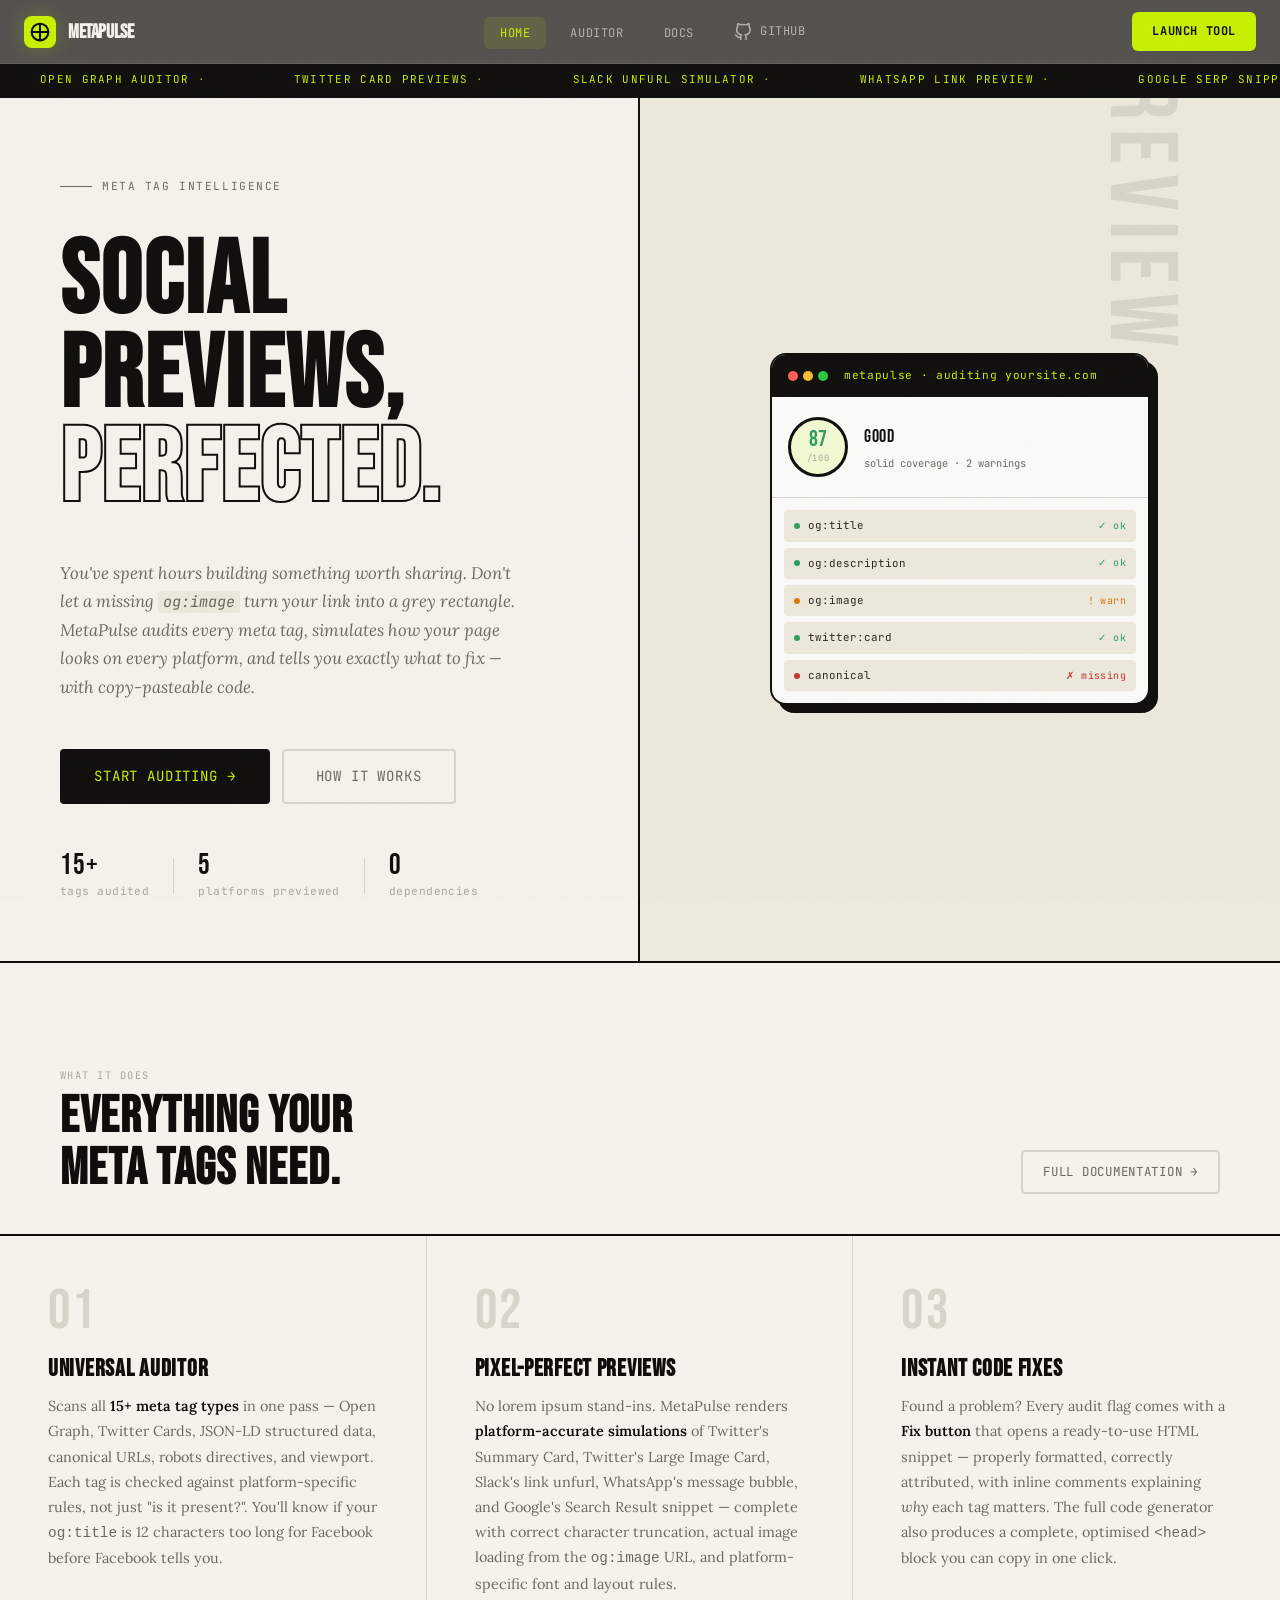
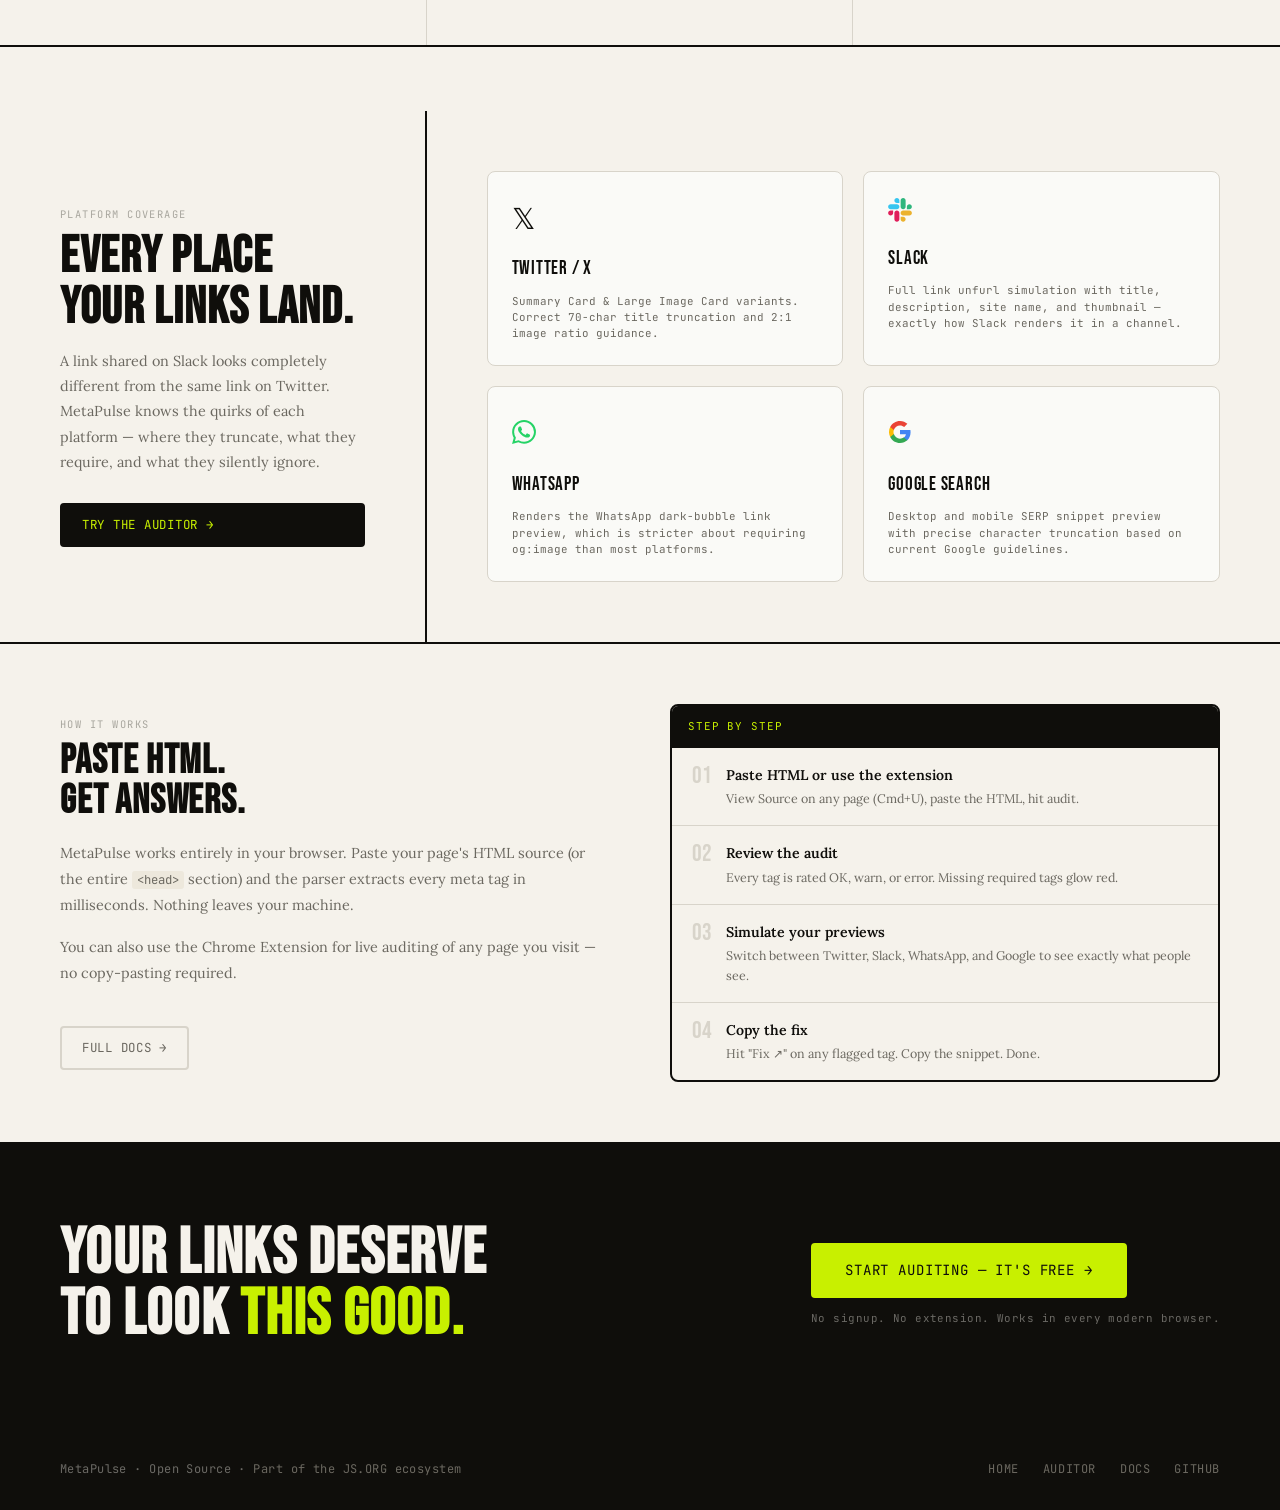
==== commit 8498d021: "feat: update page layout and responsiveness" ====
--- a/index.html
+++ b/index.html
@@ -16,30 +16,67 @@
     <!-- ═══════════════════════════════════════════
      NAV
 ══════════════════════════════════════════════ -->
-    <nav class="site-nav">
-      <a href="index.html" class="nav-brand">
-        <div class="nav-brand-mark">
-          <svg width="14" height="14" viewBox="0 0 14 14" fill="none">
-            <circle cx="7" cy="7" r="5" stroke="#C8F000" stroke-width="1.5" />
-            <path
-              d="M4 7h6M7 4v6"
-              stroke="#C8F000"
-              stroke-width="1.5"
+    <header class="main-header">
+      <div class="header-container">
+        <a href="index.html" class="brand">
+          <div class="brand-logo">
+            <svg
+              width="20"
+              height="20"
+              viewBox="0 0 24 24"
+              fill="none"
+              stroke="currentColor"
+              stroke-width="2.5"
               stroke-linecap="round"
-            />
-          </svg>
-        </div>
-        MetaPulse
-      </a>
-      <ul class="nav-links">
-        <li><a href="index.html" class="active">Home</a></li>
-        <li><a href="app.html">Auditor</a></li>
-        <li><a href="docs.html">Docs</a></li>
-      </ul>
-      <div class="nav-end">
-        <a href="app.html" class="nav-cta">Launch Tool →</a>
-      </div>
-    </nav>
+              stroke-linejoin="round"
+            >
+              <path d="M12 2v20M2 12h20" />
+              <circle cx="12" cy="12" r="10" />
+            </svg>
+          </div>
+          <span class="brand-name">MetaPulse</span>
+        </a>
+
+        <nav class="nav-menu" id="navMenu">
+          <ul class="nav-list">
+            <li><a href="index.html" class="nav-link active">Home</a></li>
+            <li><a href="app.html" class="nav-link">Auditor</a></li>
+            <li><a href="docs.html" class="nav-link">Docs</a></li>
+            <li>
+              <a
+                href="https://github.com/kvnqpoza/metapulse"
+                class="nav-link github-link"
+                target="_blank"
+                rel="noopener"
+              >
+                <svg
+                  width="18"
+                  height="18"
+                  viewBox="0 0 24 24"
+                  fill="none"
+                  stroke="currentColor"
+                  stroke-width="2"
+                  stroke-linecap="round"
+                  stroke-linejoin="round"
+                >
+                  <path
+                    d="M9 19c-5 1.5-5-2.5-7-3m14 6v-3.87a3.37 3.37 0 0 0-.94-2.61c3.14-.35 6.44-1.54 6.44-7A5.44 5.44 0 0 0 20 4.77 5.07 5.07 0 0 0 19.91 1S18.73.65 16 2.48a13.38 13.38 0 0 0-7 0C6.27.65 5.09 1 5.09 1A5.07 5.07 0 0 0 5 4.77a5.44 5.44 0 0 0-1.5 3.78c0 5.42 3.3 6.61 6.44 7A3.37 3.37 0 0 0 9 18.13V22"
+                  />
+                </svg>
+                <span>GitHub</span>
+              </a>
+            </li>
+          </ul>
+        </nav>
+
+        <div class="header-actions">
+          <a href="app.html" class="btn-launch">Launch Tool</a>
+          <button class="menu-toggle" id="menuToggle" aria-label="Toggle menu">
+            <span class="hamburger"></span>
+          </button>
+        </div>
+      </div>
+    </header>
 
     <!-- ═══════════════════════════════════════════
      TICKER TAPE
@@ -379,219 +416,67 @@
     <!-- ═══════════════════════════════════════════
      HOW IT WORKS (brief)
 ══════════════════════════════════════════════ -->
-    <section style="border-bottom: 2px solid var(--ink)">
-      <div
-        style="
-          padding: 60px 60px;
-          display: grid;
-          grid-template-columns: 1fr 1fr;
-          gap: 60px;
-          align-items: center;
-        "
-      >
+    <section class="how-it-works-section">
+      <div class="how-it-works-grid">
         <div>
           <div class="section-label">How it works</div>
-          <h2
-            style="
-              font-family: var(--font-display);
-              font-size: 2.5rem;
-              letter-spacing: 0.02em;
-              line-height: 1;
-              margin-bottom: 20px;
-            "
-          >
-            Paste HTML.<br />Get answers.
-          </h2>
-          <p
-            style="
-              color: var(--ink-muted);
-              font-size: 0.9rem;
-              line-height: 1.8;
-              margin-bottom: 16px;
-            "
-          >
+          <h2 class="how-it-works-title">Paste HTML.<br />Get answers.</h2>
+          <p class="how-it-works-body">
             MetaPulse works entirely in your browser. Paste your page's HTML
             source (or the entire
-            <code
-              style="
-                font-family: var(--font-mono);
-                font-size: 0.85em;
-                background: var(--paper-warm);
-                padding: 1px 5px;
-                border-radius: 3px;
-              "
-              >&lt;head&gt;</code
-            >
+            <code class="how-it-works-code">&lt;head&gt;</code>
             section) and the parser extracts every meta tag in milliseconds.
             Nothing leaves your machine.
           </p>
-          <p
-            style="color: var(--ink-muted); font-size: 0.9rem; line-height: 1.8"
-          >
-            You can also enter a URL and MetaPulse will attempt to fetch it. If
-            CORS gets in the way (it usually does), the tool will tell you
-            politely and guide you to paste the HTML instead. No drama.
+          <p class="how-it-works-body">
+            You can also use the Chrome Extension for live auditing of any page
+            you visit — no copy-pasting required.
           </p>
           <a href="docs.html" class="btn btn-ghost" style="margin-top: 24px"
             >Full docs →</a
           >
         </div>
-        <div
-          style="
-            display: flex;
-            flex-direction: column;
-            gap: 0;
-            border: 2px solid var(--ink);
-            border-radius: var(--radius-md);
-            overflow: hidden;
-          "
-        >
-          <div
-            style="
-              background: var(--ink);
-              padding: 12px 16px;
-              font-family: var(--font-mono);
-              font-size: 0.68rem;
-              color: var(--accent);
-              letter-spacing: 0.08em;
-            "
-          >
-            STEP BY STEP
-          </div>
-          <div style="display: flex; flex-direction: column">
-            <div
-              style="
-                padding: 16px 20px;
-                border-bottom: 1px solid var(--rule);
-                display: flex;
-                gap: 14px;
-                align-items: flex-start;
-              "
-            >
-              <span
-                style="
-                  font-family: var(--font-display);
-                  font-size: 1.5rem;
-                  color: var(--rule);
-                  flex-shrink: 0;
-                  line-height: 1;
-                "
-                >01</span
-              >
+        <div class="how-it-works-steps">
+          <div class="how-it-works-steps-header">STEP BY STEP</div>
+          <div class="how-it-works-steps-list">
+            <div class="how-it-works-step">
+              <span class="how-it-works-step-num">01</span>
               <div>
-                <div
-                  style="
-                    font-weight: 600;
-                    font-size: 0.88rem;
-                    margin-bottom: 3px;
-                  "
-                >
-                  Paste HTML or enter URL
+                <div class="how-it-works-step-title">
+                  Paste HTML or use the extension
                 </div>
-                <div style="font-size: 0.78rem; color: var(--ink-muted)">
+                <div class="how-it-works-step-desc">
                   View Source on any page (Cmd+U), paste the HTML, hit audit.
                 </div>
               </div>
             </div>
-            <div
-              style="
-                padding: 16px 20px;
-                border-bottom: 1px solid var(--rule);
-                display: flex;
-                gap: 14px;
-                align-items: flex-start;
-              "
-            >
-              <span
-                style="
-                  font-family: var(--font-display);
-                  font-size: 1.5rem;
-                  color: var(--rule);
-                  flex-shrink: 0;
-                  line-height: 1;
-                "
-                >02</span
-              >
+            <div class="how-it-works-step">
+              <span class="how-it-works-step-num">02</span>
               <div>
-                <div
-                  style="
-                    font-weight: 600;
-                    font-size: 0.88rem;
-                    margin-bottom: 3px;
-                  "
-                >
-                  Review the audit
-                </div>
-                <div style="font-size: 0.78rem; color: var(--ink-muted)">
+                <div class="how-it-works-step-title">Review the audit</div>
+                <div class="how-it-works-step-desc">
                   Every tag is rated OK, warn, or error. Missing required tags
                   glow red.
                 </div>
               </div>
             </div>
-            <div
-              style="
-                padding: 16px 20px;
-                border-bottom: 1px solid var(--rule);
-                display: flex;
-                gap: 14px;
-                align-items: flex-start;
-              "
-            >
-              <span
-                style="
-                  font-family: var(--font-display);
-                  font-size: 1.5rem;
-                  color: var(--rule);
-                  flex-shrink: 0;
-                  line-height: 1;
-                "
-                >03</span
-              >
+            <div class="how-it-works-step">
+              <span class="how-it-works-step-num">03</span>
               <div>
-                <div
-                  style="
-                    font-weight: 600;
-                    font-size: 0.88rem;
-                    margin-bottom: 3px;
-                  "
-                >
+                <div class="how-it-works-step-title">
                   Simulate your previews
                 </div>
-                <div style="font-size: 0.78rem; color: var(--ink-muted)">
+                <div class="how-it-works-step-desc">
                   Switch between Twitter, Slack, WhatsApp, and Google to see
                   exactly what people see.
                 </div>
               </div>
             </div>
-            <div
-              style="
-                padding: 16px 20px;
-                display: flex;
-                gap: 14px;
-                align-items: flex-start;
-              "
-            >
-              <span
-                style="
-                  font-family: var(--font-display);
-                  font-size: 1.5rem;
-                  color: var(--rule);
-                  flex-shrink: 0;
-                  line-height: 1;
-                "
-                >04</span
-              >
+            <div class="how-it-works-step how-it-works-step--last">
+              <span class="how-it-works-step-num">04</span>
               <div>
-                <div
-                  style="
-                    font-weight: 600;
-                    font-size: 0.88rem;
-                    margin-bottom: 3px;
-                  "
-                >
-                  Copy the fix
-                </div>
-                <div style="font-size: 0.78rem; color: var(--ink-muted)">
+                <div class="how-it-works-step-title">Copy the fix</div>
+                <div class="how-it-works-step-desc">
                   Hit "Fix ↗" on any flagged tag. Copy the snippet. Done.
                 </div>
               </div>
@@ -651,5 +536,6 @@
         <a href="https://github.com">GitHub</a>
       </div>
     </footer>
+    <script src="js/nav.js"></script>
   </body>
 </html>
--- a/css/tokens.css
+++ b/css/tokens.css
@@ -1,36 +1,35 @@
 /* ─────────────────────────────────────────────
    METAPULSE — DESIGN TOKENS
-   No purple. Ever. Warm editorial × industrial.
    ───────────────────────────────────────────── */
 
-@import url('https://fonts.googleapis.com/css2?family=Bebas+Neue&family=Lora:ital,wght@0,400;0,500;0,600;1,400;1,500&family=JetBrains+Mono:ital,wght@0,300;0,400;0,500;1,400&display=swap');
+@import url("https://fonts.googleapis.com/css2?family=Bebas+Neue&family=Lora:ital,wght@0,400;0,500;0,600;1,400;1,500&family=JetBrains+Mono:ital,wght@0,300;0,400;0,500;1,400&display=swap");
 
 :root {
   /* ── Palette ── */
-  --ink:        #0F0E0B;
-  --ink-soft:   #2A2820;
-  --ink-muted:  #6B6860;
-  --ink-faint:  #A8A69E;
-  --paper:      #F5F2EB;
-  --paper-warm: #EDE8DC;
-  --paper-cool: #FAFAF7;
-  --rule:       #D8D4CA;
+  --ink: #0f0e0b;
+  --ink-soft: #2a2820;
+  --ink-muted: #6b6860;
+  --ink-faint: #a8a69e;
+  --paper: #f5f2eb;
+  --paper-warm: #ede8dc;
+  --paper-cool: #fafaf7;
+  --rule: #d8d4ca;
 
-  --accent:       #C8F000;   /* chartreuse — the one bright note */
-  --accent-dark:  #9AB800;
-  --accent-dim:   rgba(200,240,0,0.15);
+  --accent: #c8f000; /* chartreuse — the one bright note */
+  --accent-dark: #9ab800;
+  --accent-dim: rgba(200, 240, 0, 0.15);
 
-  --ok:       #2D9E5F;
-  --ok-dim:   rgba(45,158,95,0.12);
-  --warn:     #D97706;
-  --warn-dim: rgba(217,119,6,0.12);
-  --err:      #C0392B;
-  --err-dim:  rgba(192,57,43,0.12);
+  --ok: #2d9e5f;
+  --ok-dim: rgba(45, 158, 95, 0.12);
+  --warn: #d97706;
+  --warn-dim: rgba(217, 119, 6, 0.12);
+  --err: #c0392b;
+  --err-dim: rgba(192, 57, 43, 0.12);
 
   /* ── Typography ── */
-  --font-display: 'Bebas Neue', sans-serif;
-  --font-body:    'Lora', Georgia, serif;
-  --font-mono:    'JetBrains Mono', 'Courier New', monospace;
+  --font-display: "Bebas Neue", sans-serif;
+  --font-body: "Lora", Georgia, serif;
+  --font-mono: "JetBrains Mono", "Courier New", monospace;
 
   /* ── Spacing ── */
   --gap-xs: 4px;
@@ -45,9 +44,9 @@
   --radius-lg: 16px;
 
   /* ── Shadows ── */
-  --shadow-sm: 0 1px 4px rgba(15,14,11,0.08);
-  --shadow-md: 0 4px 20px rgba(15,14,11,0.12);
-  --shadow-lg: 0 12px 48px rgba(15,14,11,0.18);
+  --shadow-sm: 0 1px 4px rgba(15, 14, 11, 0.08);
+  --shadow-md: 0 4px 20px rgba(15, 14, 11, 0.12);
+  --shadow-lg: 0 12px 48px rgba(15, 14, 11, 0.18);
 
   /* ── Transitions ── */
   --ease-out: cubic-bezier(0.22, 1, 0.36, 1);
--- a/css/main.css
+++ b/css/main.css
@@ -2,7 +2,9 @@
    METAPULSE — GLOBAL STYLES
    ───────────────────────────────────────────── */
 
-*, *::before, *::after {
+*,
+*::before,
+*::after {
   box-sizing: border-box;
   margin: 0;
   padding: 0;
@@ -26,7 +28,7 @@
 
 /* ── Grain overlay ── */
 body::after {
-  content: '';
+  content: "";
   position: fixed;
   inset: 0;
   background-image: url("data:image/svg+xml,%3Csvg xmlns='http://www.w3.org/2000/svg' width='300' height='300'%3E%3Cfilter id='n'%3E%3CfeTurbulence type='fractalNoise' baseFrequency='0.75' numOctaves='4' stitchTiles='stitch'/%3E%3C/filter%3E%3Crect width='300' height='300' filter='url(%23n)' opacity='1'/%3E%3C/svg%3E");
@@ -36,27 +38,64 @@
 }
 
 /* ── Scrollbar ── */
-::-webkit-scrollbar { width: 6px; }
-::-webkit-scrollbar-track { background: var(--paper-warm); }
-::-webkit-scrollbar-thumb { background: var(--rule); border-radius: 99px; }
-::-webkit-scrollbar-thumb:hover { background: var(--ink-faint); }
+::-webkit-scrollbar {
+  width: 6px;
+}
+::-webkit-scrollbar-track {
+  background: var(--paper-warm);
+}
+::-webkit-scrollbar-thumb {
+  background: var(--rule);
+  border-radius: 99px;
+}
+::-webkit-scrollbar-thumb:hover {
+  background: var(--ink-faint);
+}
 
 /* ── Typography base ── */
-h1, h2, h3, h4 { line-height: 1.15; }
-a { color: inherit; }
-img { display: block; max-width: 100%; }
+h1,
+h2,
+h3,
+h4 {
+  line-height: 1.15;
+}
+a {
+  color: inherit;
+}
+img {
+  display: block;
+  max-width: 100%;
+}
 
 /* ── Utilities ── */
-.display { font-family: var(--font-display); }
-.mono    { font-family: var(--font-mono); }
-.serif   { font-family: var(--font-body); }
-
-.text-muted  { color: var(--ink-muted); }
-.text-faint  { color: var(--ink-faint); }
-.text-accent { color: var(--accent-dark); }
-.text-ok     { color: var(--ok); }
-.text-warn   { color: var(--warn); }
-.text-err    { color: var(--err); }
+.display {
+  font-family: var(--font-display);
+}
+.mono {
+  font-family: var(--font-mono);
+}
+.serif {
+  font-family: var(--font-body);
+}
+
+.text-muted {
+  color: var(--ink-muted);
+}
+.text-faint {
+  color: var(--ink-faint);
+}
+.text-accent {
+  color: var(--accent-dark);
+}
+.text-ok {
+  color: var(--ok);
+}
+.text-warn {
+  color: var(--warn);
+}
+.text-err {
+  color: var(--err);
+}
 
 /* ── Horizontal rule ── */
 .hr {
@@ -71,95 +110,250 @@
   margin-bottom: var(--gap-md);
 }
 
-/* ── Global nav ── */
-.site-nav {
-  position: sticky;
+/* ── Main Header (New) ── */
+.main-header {
+  position: fixed;
   top: 0;
-  z-index: 100;
+  left: 0;
+  width: 100%;
+  height: 64px;
+  z-index: 1000;
+  background: rgba(15, 14, 11, 0.7);
+  backdrop-filter: blur(12px);
+  -webkit-backdrop-filter: blur(12px);
+  border-bottom: 1px solid rgba(245, 242, 235, 0.1);
+  display: flex;
+  align-items: center;
+  transition: all 0.3s ease;
+}
+
+.main-header.scrolled {
+  background: rgba(15, 14, 11, 0.9);
+  height: 56px;
+  border-bottom-color: rgba(245, 242, 235, 0.2);
+}
+
+.header-container {
+  width: 100%;
+  max-width: 1400px;
+  margin: 0 auto;
+  padding: 0 24px;
+  display: flex;
+  align-items: center;
+  justify-content: space-between;
+}
+
+.brand {
+  display: flex;
+  align-items: center;
+  gap: 12px;
+  text-decoration: none;
+  color: var(--paper);
+  transition: transform 0.2s ease;
+}
+
+.brand:hover {
+  transform: translateY(-1px);
+}
+
+.brand-logo {
+  width: 32px;
+  height: 32px;
+  background: var(--accent);
+  color: var(--ink);
+  border-radius: 8px;
+  display: flex;
+  align-items: center;
+  justify-content: center;
+  box-shadow: 0 0 20px rgba(200, 240, 0, 0.2);
+}
+
+.brand-name {
+  font-family: var(--font-display);
+  font-size: 1.25rem;
+  font-weight: 700;
+  letter-spacing: -0.02em;
+}
+
+.nav-menu {
+  margin-left: 40px;
+}
+
+.nav-list {
+  display: flex;
+  align-items: center;
+  gap: 8px;
+  list-style: none;
+}
+
+.nav-link {
+  padding: 8px 16px;
+  text-decoration: none;
+  color: rgba(245, 242, 235, 0.6);
+  font-family: var(--font-mono);
+  font-size: 0.75rem;
+  letter-spacing: 0.05em;
+  text-transform: uppercase;
+  border-radius: 6px;
+  transition: all 0.2s ease;
+}
+
+.nav-link:hover,
+.nav-link.active {
+  color: var(--paper);
+  background: rgba(245, 242, 235, 0.05);
+}
+
+.nav-link.active {
+  background: rgba(200, 240, 0, 0.1);
+  color: var(--accent);
+}
+
+.github-link {
+  display: flex;
+  align-items: center;
+  gap: 8px;
+}
+
+.header-actions {
+  display: flex;
+  align-items: center;
+  gap: 16px;
+}
+
+.btn-launch {
+  padding: 10px 20px;
+  background: var(--accent);
+  color: var(--ink);
+  text-decoration: none;
+  font-family: var(--font-mono);
+  font-size: 0.75rem;
+  font-weight: 700;
+  text-transform: uppercase;
+  letter-spacing: 0.05em;
+  border-radius: 6px;
+  transition: all 0.2s ease;
+}
+
+.btn-launch:hover {
   background: var(--paper);
-  border-bottom: 2px solid var(--ink);
-  display: flex;
-  align-items: stretch;
-  height: 54px;
-}
-
-.nav-brand {
-  display: flex;
-  align-items: center;
-  gap: 10px;
-  padding: 0 24px;
-  text-decoration: none;
-  color: var(--ink);
-  border-right: 2px solid var(--ink);
-  font-family: var(--font-display);
-  font-size: 1.4rem;
-  letter-spacing: 0.04em;
-}
-
-.nav-brand-mark {
-  width: 28px;
-  height: 28px;
-  background: var(--ink);
-  border-radius: 50%;
-  display: flex;
-  align-items: center;
-  justify-content: center;
-}
-
-.nav-links {
-  display: flex;
-  align-items: stretch;
-  flex: 1;
-  list-style: none;
-}
-
-.nav-links li a {
-  display: flex;
-  align-items: center;
-  padding: 0 20px;
-  text-decoration: none;
-  color: var(--ink-muted);
-  font-family: var(--font-mono);
-  font-size: 0.72rem;
-  letter-spacing: 0.06em;
-  text-transform: uppercase;
-  border-right: 1px solid var(--rule);
-  transition: color 0.15s, background 0.15s;
-}
-
-.nav-links li a:hover,
-.nav-links li a.active {
-  color: var(--ink);
-  background: var(--paper-warm);
-}
-
-.nav-links li a.active {
-  border-bottom: 2px solid var(--accent);
-  margin-bottom: -2px;
-}
-
-.nav-end {
-  margin-left: auto;
-  display: flex;
-  align-items: stretch;
-  border-left: 1px solid var(--rule);
-}
-
-.nav-cta {
-  display: flex;
-  align-items: center;
-  padding: 0 20px;
-  text-decoration: none;
-  background: var(--ink);
-  color: var(--accent);
-  font-family: var(--font-mono);
-  font-size: 0.72rem;
-  letter-spacing: 0.08em;
-  text-transform: uppercase;
-  transition: background 0.15s;
-}
-
-.nav-cta:hover { background: var(--ink-soft); color: var(--accent); }
+  transform: translateY(-1px);
+  box-shadow: 0 4px 20px rgba(200, 240, 0, 0.4);
+}
+
+.btn-launch.secondary {
+  background: rgba(245, 242, 235, 0.1);
+  color: var(--paper);
+}
+
+.btn-launch.secondary:hover {
+  background: rgba(245, 242, 235, 0.2);
+}
+
+.menu-toggle {
+  display: none;
+  width: 40px;
+  height: 40px;
+  background: rgba(245, 242, 235, 0.05);
+  border: none;
+  border-radius: 6px;
+  cursor: pointer;
+  position: relative;
+  z-index: 1001;
+}
+
+.hamburger {
+  display: block;
+  width: 20px;
+  height: 2px;
+  background: var(--paper);
+  position: absolute;
+  top: 50%;
+  left: 50%;
+  transform: translate(-50%, -50%);
+  transition: all 0.3s ease;
+}
+
+.hamburger::before,
+.hamburger::after {
+  content: "";
+  display: block;
+  width: 20px;
+  height: 2px;
+  background: var(--paper);
+  position: absolute;
+  left: 0;
+  transition: all 0.3s ease;
+}
+
+.hamburger::before {
+  top: -6px;
+}
+
+.hamburger::after {
+  top: 6px;
+}
+
+.main-header.nav-open .hamburger {
+  background: transparent;
+}
+
+.main-header.nav-open .hamburger::before {
+  top: 0;
+  transform: rotate(45deg);
+}
+
+.main-header.nav-open .hamburger::after {
+  top: 0;
+  transform: rotate(-45deg);
+}
+
+/* Offset for fixed header */
+body {
+  padding-top: 64px;
+}
+
+@media (max-width: 900px) {
+  .nav-menu {
+    position: fixed;
+    top: 0;
+    right: -100%;
+    width: 280px;
+    height: 100vh;
+    background: var(--ink);
+    padding: 100px 24px 40px;
+    margin-left: 0;
+    border-left: 1px solid rgba(245, 242, 235, 0.1);
+    transition: right 0.4s cubic-bezier(0.77, 0, 0.175, 1);
+    z-index: 999;
+  }
+
+  .main-header.nav-open .nav-menu {
+    right: 0;
+  }
+
+  .nav-list {
+    flex-direction: column;
+    align-items: flex-start;
+    gap: 16px;
+  }
+
+  .nav-link {
+    font-size: 1.1rem;
+    padding: 12px 0;
+    width: 100%;
+    border-radius: 0;
+    border-bottom: 1px solid rgba(245, 242, 235, 0.05);
+  }
+
+  .menu-toggle {
+    display: block;
+  }
+
+  .btn-launch.secondary {
+    display: none;
+  }
+}
 
 /* ── Buttons ── */
 .btn {
@@ -181,27 +375,40 @@
   white-space: nowrap;
 }
 
-.btn:hover { background: var(--ink); color: var(--paper); }
+.btn:hover {
+  background: var(--ink);
+  color: var(--paper);
+}
 
 .btn-primary {
   background: var(--ink);
   color: var(--accent);
   border-color: var(--ink);
 }
-.btn-primary:hover { background: var(--ink-soft); color: var(--accent); }
+.btn-primary:hover {
+  background: var(--ink-soft);
+  color: var(--accent);
+}
 
 .btn-accent {
   background: var(--accent);
   color: var(--ink);
   border-color: var(--accent);
 }
-.btn-accent:hover { background: var(--accent-dark); border-color: var(--accent-dark); }
+.btn-accent:hover {
+  background: var(--accent-dark);
+  border-color: var(--accent-dark);
+}
 
 .btn-ghost {
   border-color: var(--rule);
   color: var(--ink-muted);
 }
-.btn-ghost:hover { border-color: var(--ink); color: var(--ink); background: transparent; }
+.btn-ghost:hover {
+  border-color: var(--ink);
+  color: var(--ink);
+  background: transparent;
+}
 
 .btn-sm {
   padding: 5px 12px;
@@ -226,15 +433,31 @@
   font-weight: 500;
 }
 
-.badge-ok   { background: var(--ok-dim);   color: var(--ok);   border: 1px solid var(--ok); }
-.badge-warn { background: var(--warn-dim); color: var(--warn); border: 1px solid var(--warn); }
-.badge-err  { background: var(--err-dim);  color: var(--err);  border: 1px solid var(--err); }
-.badge-muted { background: var(--paper-warm); color: var(--ink-faint); border: 1px solid var(--rule); }
+.badge-ok {
+  background: var(--ok-dim);
+  color: var(--ok);
+  border: 1px solid var(--ok);
+}
+.badge-warn {
+  background: var(--warn-dim);
+  color: var(--warn);
+  border: 1px solid var(--warn);
+}
+.badge-err {
+  background: var(--err-dim);
+  color: var(--err);
+  border: 1px solid var(--err);
+}
+.badge-muted {
+  background: var(--paper-warm);
+  color: var(--ink-faint);
+  border: 1px solid var(--rule);
+}
 
 /* ── Code blocks ── */
 .code-block {
   background: var(--ink);
-  color: #C8F000;
+  color: #c8f000;
   padding: 20px;
   border-radius: var(--radius-md);
   font-family: var(--font-mono);
@@ -244,20 +467,33 @@
   white-space: pre;
 }
 
-.code-block .tok-tag     { color: #FF8C79; }
-.code-block .tok-attr    { color: #79C7FF; }
-.code-block .tok-val     { color: #C8F000; }
-.code-block .tok-comment { color: #4A4840; font-style: italic; }
-.code-block .tok-punct   { color: #6B6860; }
-
-.code-wrap { position: relative; }
+.code-block .tok-tag {
+  color: #ff8c79;
+}
+.code-block .tok-attr {
+  color: #79c7ff;
+}
+.code-block .tok-val {
+  color: #c8f000;
+}
+.code-block .tok-comment {
+  color: #4a4840;
+  font-style: italic;
+}
+.code-block .tok-punct {
+  color: #6b6860;
+}
+
+.code-wrap {
+  position: relative;
+}
 
 .copy-btn {
   position: absolute;
   top: 10px;
   right: 10px;
-  background: rgba(200,240,0,0.1);
-  border: 1px solid rgba(200,240,0,0.3);
+  background: rgba(200, 240, 0, 0.1);
+  border: 1px solid rgba(200, 240, 0, 0.3);
   color: var(--accent);
   padding: 4px 10px;
   border-radius: var(--radius-sm);
@@ -269,8 +505,14 @@
   transition: all 0.15s;
 }
 
-.copy-btn:hover { background: rgba(200,240,0,0.2); }
-.copy-btn.copied { color: var(--ok); border-color: var(--ok); background: var(--ok-dim); }
+.copy-btn:hover {
+  background: rgba(200, 240, 0, 0.2);
+}
+.copy-btn.copied {
+  color: var(--ok);
+  border-color: var(--ok);
+  background: var(--ok-dim);
+}
 
 /* ── Toast ── */
 .toast {
@@ -294,13 +536,16 @@
   border-left: 3px solid var(--accent);
 }
 
-.toast.show { transform: translateY(0); opacity: 1; }
+.toast.show {
+  transform: translateY(0);
+  opacity: 1;
+}
 
 /* ── Modal ── */
 .modal-backdrop {
   position: fixed;
   inset: 0;
-  background: rgba(15,14,11,0.6);
+  background: rgba(15, 14, 11, 0.6);
   backdrop-filter: blur(4px);
   z-index: 500;
   display: flex;
@@ -364,7 +609,10 @@
   transition: all 0.15s;
 }
 
-.modal-close:hover { border-color: var(--err); color: var(--err); }
+.modal-close:hover {
+  border-color: var(--err);
+  color: var(--err);
+}
 
 .modal-desc {
   font-size: 0.85rem;
@@ -375,31 +623,57 @@
 
 /* ── Animations ── */
 @keyframes fadeUp {
-  from { opacity: 0; transform: translateY(20px); }
-  to   { opacity: 1; transform: translateY(0); }
+  from {
+    opacity: 0;
+    transform: translateY(20px);
+  }
+  to {
+    opacity: 1;
+    transform: translateY(0);
+  }
 }
 
 @keyframes fadeIn {
-  from { opacity: 0; }
-  to   { opacity: 1; }
+  from {
+    opacity: 0;
+  }
+  to {
+    opacity: 1;
+  }
 }
 
 @keyframes slideRight {
-  from { transform: scaleX(0); transform-origin: left; }
-  to   { transform: scaleX(1); transform-origin: left; }
+  from {
+    transform: scaleX(0);
+    transform-origin: left;
+  }
+  to {
+    transform: scaleX(1);
+    transform-origin: left;
+  }
 }
 
 @keyframes spin {
-  to { transform: rotate(360deg); }
+  to {
+    transform: rotate(360deg);
+  }
 }
 
 @keyframes ticker {
-  from { transform: translateX(0); }
-  to   { transform: translateX(-50%); }
-}
-
-.anim-fade-up  { animation: fadeUp 0.5s var(--ease-out) both; }
-.anim-fade-in  { animation: fadeIn 0.4s ease both; }
+  from {
+    transform: translateX(0);
+  }
+  to {
+    transform: translateX(-50%);
+  }
+}
+
+.anim-fade-up {
+  animation: fadeUp 0.5s var(--ease-out) both;
+}
+.anim-fade-in {
+  animation: fadeIn 0.4s ease both;
+}
 
 /* ── Spinner ── */
 .spinner {
@@ -412,8 +686,81 @@
   opacity: 0.6;
 }
 
+/* ── Nav hamburger toggle ── */
+.nav-toggle {
+  display: none;
+  background: none;
+  border: none;
+  color: var(--ink);
+  cursor: pointer;
+  padding: 0 16px;
+  align-items: center;
+  justify-content: center;
+  border-left: 1px solid var(--rule);
+  flex-shrink: 0;
+  min-width: 52px;
+  height: 54px;
+  transition: background 0.15s;
+}
+
+.nav-toggle:hover {
+  background: var(--paper-warm);
+}
+
+.nav-toggle svg {
+  display: block;
+  flex-shrink: 0;
+}
+
 /* ── Responsive ── */
-@media (max-width: 768px) {
-  .nav-links { display: none; }
-  .nav-brand { font-size: 1.1rem; padding: 0 16px; }
-}
+/* ── Site Footer ── */
+.site-footer {
+  border-top: 1px solid rgba(245, 242, 235, 0.1);
+  background: var(--ink);
+  padding: 40px 24px;
+  display: flex;
+  flex-direction: column;
+  align-items: center;
+  gap: 24px;
+  text-align: center;
+}
+
+.site-footer span {
+  font-family: var(--font-mono);
+  font-size: 0.75rem;
+  color: rgba(245, 242, 235, 0.4);
+}
+
+.footer-links {
+  display: flex;
+  flex-wrap: wrap;
+  justify-content: center;
+  gap: 24px;
+}
+
+.footer-links a {
+  text-decoration: none;
+  font-family: var(--font-mono);
+  font-size: 0.75rem;
+  text-transform: uppercase;
+  letter-spacing: 0.05em;
+  color: rgba(245, 242, 235, 0.6);
+  transition: color 0.2s ease;
+}
+
+.footer-links a:hover {
+  color: var(--accent);
+}
+
+@media (min-width: 768px) {
+  .site-footer {
+    flex-direction: row;
+    justify-content: space-between;
+    padding: 32px 64px;
+  }
+}
+
+/* Global overflow guard */
+body {
+  overflow-x: hidden;
+}
--- a/css/landing.css
+++ b/css/landing.css
@@ -61,7 +61,7 @@
 }
 
 .hero-eyebrow::before {
-  content: '';
+  content: "";
   display: block;
   width: 32px;
   height: 1px;
@@ -135,7 +135,7 @@
 }
 
 .hero-right::before {
-  content: 'PREVIEW';
+  content: "PREVIEW";
   position: absolute;
   top: 20px;
   right: -20px;
@@ -172,11 +172,25 @@
   letter-spacing: 0.06em;
 }
 
-.mock-dots { display: flex; gap: 5px; margin-right: 8px; }
-.mock-dot { width: 10px; height: 10px; border-radius: 50%; }
-.mock-dot-r { background: #FF5F57; }
-.mock-dot-y { background: #FFBD2E; }
-.mock-dot-g { background: #28CA41; }
+.mock-dots {
+  display: flex;
+  gap: 5px;
+  margin-right: 8px;
+}
+.mock-dot {
+  width: 10px;
+  height: 10px;
+  border-radius: 50%;
+}
+.mock-dot-r {
+  background: #ff5f57;
+}
+.mock-dot-y {
+  background: #ffbd2e;
+}
+.mock-dot-g {
+  background: #28ca41;
+}
 
 .mock-score-bar {
   padding: 20px 16px;
@@ -214,16 +228,27 @@
   letter-spacing: 0.06em;
 }
 
-.mock-score-meta { flex: 1; }
+.mock-score-meta {
+  flex: 1;
+}
 .mock-score-title {
   font-family: var(--font-display);
   font-size: 1.1rem;
   letter-spacing: 0.03em;
   margin-bottom: 4px;
 }
-.mock-score-sub { font-family: var(--font-mono); font-size: 0.65rem; color: var(--ink-muted); }
-
-.mock-tags { padding: 12px; display: flex; flex-direction: column; gap: 6px; }
+.mock-score-sub {
+  font-family: var(--font-mono);
+  font-size: 0.65rem;
+  color: var(--ink-muted);
+}
+
+.mock-tags {
+  padding: 12px;
+  display: flex;
+  flex-direction: column;
+  gap: 6px;
+}
 
 .mock-tag {
   display: flex;
@@ -236,9 +261,20 @@
   font-size: 0.68rem;
 }
 
-.mock-tag-dot { width: 6px; height: 6px; border-radius: 50%; flex-shrink: 0; }
-.mock-tag-name { flex: 1; color: var(--ink-soft); }
-.mock-tag-status { font-size: 0.62rem; letter-spacing: 0.04em; }
+.mock-tag-dot {
+  width: 6px;
+  height: 6px;
+  border-radius: 50%;
+  flex-shrink: 0;
+}
+.mock-tag-name {
+  flex: 1;
+  color: var(--ink-soft);
+}
+.mock-tag-status {
+  font-size: 0.62rem;
+  letter-spacing: 0.04em;
+}
 
 /* ── Feature sections ── */
 .features-section {
@@ -284,8 +320,12 @@
   transition: background 0.2s;
 }
 
-.feature-col:last-child { border-right: none; }
-.feature-col:hover { background: var(--paper-warm); }
+.feature-col:last-child {
+  border-right: none;
+}
+.feature-col:hover {
+  background: var(--paper-warm);
+}
 
 .feature-number {
   font-family: var(--font-display);
@@ -310,7 +350,10 @@
   line-height: 1.75;
 }
 
-.feature-body strong { color: var(--ink); font-weight: 600; }
+.feature-body strong {
+  color: var(--ink);
+  font-weight: 600;
+}
 
 /* ── Platforms section ── */
 .platforms-section {
@@ -353,9 +396,21 @@
   transform: translate(-2px, -2px);
 }
 
-.platform-icon { font-size: 1.8rem; margin-bottom: 4px; }
-.platform-name { font-family: var(--font-display); font-size: 1.2rem; letter-spacing: 0.04em; }
-.platform-desc { font-family: var(--font-mono); font-size: 0.68rem; color: var(--ink-muted); line-height: 1.5; }
+.platform-icon {
+  font-size: 1.8rem;
+  margin-bottom: 4px;
+}
+.platform-name {
+  font-family: var(--font-display);
+  font-size: 1.2rem;
+  letter-spacing: 0.04em;
+}
+.platform-desc {
+  font-family: var(--font-mono);
+  font-size: 0.68rem;
+  color: var(--ink-muted);
+  line-height: 1.5;
+}
 
 /* ── CTA banner ── */
 .cta-banner {
@@ -375,7 +430,9 @@
   line-height: 0.95;
 }
 
-.cta-headline .hl { color: var(--accent); }
+.cta-headline .hl {
+  color: var(--accent);
+}
 
 /* ── Footer ── */
 .site-footer {
@@ -390,20 +447,215 @@
   letter-spacing: 0.04em;
 }
 
-.footer-links { display: flex; gap: 24px; }
-.footer-links a { text-decoration: none; color: var(--ink-muted); transition: color 0.15s; }
-.footer-links a:hover { color: var(--ink); }
+.footer-links {
+  display: flex;
+  gap: 24px;
+}
+.footer-links a {
+  text-decoration: none;
+  color: var(--ink-muted);
+  transition: color 0.15s;
+}
+.footer-links a:hover {
+  color: var(--ink);
+}
+
+/* ── How it works section ── */
+.how-it-works-section {
+  border-bottom: 2px solid var(--ink);
+}
+
+.how-it-works-grid {
+  padding: 60px;
+  display: grid;
+  grid-template-columns: 1fr 1fr;
+  gap: 60px;
+  align-items: center;
+}
+
+.how-it-works-title {
+  font-family: var(--font-display);
+  font-size: 2.5rem;
+  letter-spacing: 0.02em;
+  line-height: 1;
+  margin-bottom: 20px;
+}
+
+.how-it-works-body {
+  color: var(--ink-muted);
+  font-size: 0.9rem;
+  line-height: 1.8;
+  margin-bottom: 16px;
+}
+
+.how-it-works-code {
+  font-family: var(--font-mono);
+  font-size: 0.85em;
+  background: var(--paper-warm);
+  padding: 1px 5px;
+  border-radius: 3px;
+}
+
+.how-it-works-steps {
+  display: flex;
+  flex-direction: column;
+  border: 2px solid var(--ink);
+  border-radius: var(--radius-md);
+  overflow: hidden;
+}
+
+.how-it-works-steps-header {
+  background: var(--ink);
+  padding: 12px 16px;
+  font-family: var(--font-mono);
+  font-size: 0.68rem;
+  color: var(--accent);
+  letter-spacing: 0.08em;
+}
+
+.how-it-works-steps-list {
+  display: flex;
+  flex-direction: column;
+}
+
+.how-it-works-step {
+  padding: 16px 20px;
+  border-bottom: 1px solid var(--rule);
+  display: flex;
+  gap: 14px;
+  align-items: flex-start;
+}
+
+.how-it-works-step--last {
+  border-bottom: none;
+}
+
+.how-it-works-step-num {
+  font-family: var(--font-display);
+  font-size: 1.5rem;
+  color: var(--rule);
+  flex-shrink: 0;
+  line-height: 1;
+}
+
+.how-it-works-step-title {
+  font-weight: 600;
+  font-size: 0.88rem;
+  margin-bottom: 3px;
+}
+
+.how-it-works-step-desc {
+  font-size: 0.78rem;
+  color: var(--ink-muted);
+}
 
 @media (max-width: 900px) {
-  .hero { grid-template-columns: 1fr; }
-  .hero-right { display: none; }
-  .hero-left { padding: 48px 28px; }
-  .features-grid { grid-template-columns: 1fr; }
-  .feature-col { border-right: none; border-bottom: 1px solid var(--rule); }
-  .platforms-section { grid-template-columns: 1fr; }
-  .platforms-left { border-right: none; border-bottom: 2px solid var(--ink); padding: 40px 28px; }
-  .platforms-right { padding: 40px 28px; }
-  .cta-banner { flex-direction: column; padding: 48px 28px; }
-  .site-footer { flex-direction: column; gap: 16px; text-align: center; padding: 28px; }
-  .section-header { padding: 0 28px var(--gap-md); }
-}
+  .hero {
+    grid-template-columns: 1fr;
+  }
+  .hero-right {
+    display: none;
+  }
+  .hero-left {
+    padding: 48px 28px;
+  }
+  .hero-headline {
+    font-size: clamp(3rem, 10vw, 4.5rem);
+  }
+  .hero-bottom {
+    flex-wrap: wrap;
+    gap: 16px;
+  }
+  .features-grid {
+    grid-template-columns: 1fr;
+  }
+  .feature-col {
+    border-right: none;
+    border-bottom: 1px solid var(--rule);
+    padding: 32px 28px;
+  }
+  .platforms-section {
+    grid-template-columns: 1fr;
+  }
+  .platforms-left {
+    border-right: none;
+    border-bottom: 2px solid var(--ink);
+    padding: 40px 28px;
+  }
+  .platforms-right {
+    padding: 40px 28px;
+    grid-template-columns: 1fr;
+  }
+  .cta-banner {
+    flex-direction: column;
+    padding: 48px 28px;
+    text-align: center;
+    align-items: center;
+  }
+  .site-footer {
+    flex-direction: column;
+    gap: 16px;
+    text-align: center;
+    padding: 28px;
+  }
+  .section-header {
+    padding: 0 20px var(--gap-md);
+    flex-wrap: wrap;
+  }
+  .how-it-works-grid {
+    grid-template-columns: 1fr;
+    padding: 32px 20px;
+    gap: 32px;
+  }
+  .how-it-works-title {
+    font-size: 2rem;
+  }
+  /* CTA banner button full-width on mobile */
+  .cta-banner .btn {
+    width: 100%;
+    justify-content: center;
+  }
+  /* Hero left padding tighter */
+  .hero-left {
+    padding: 40px 20px 40px;
+  }
+  /* Footer links wrap */
+  .footer-links {
+    flex-wrap: wrap;
+    justify-content: center;
+    gap: 12px 20px;
+  }
+  /* Platform cards: side by side if fits */
+  .platforms-right {
+    grid-template-columns: 1fr 1fr;
+  }
+}
+
+@media (max-width: 480px) {
+  .hero-headline {
+    font-size: clamp(2.8rem, 14vw, 4rem);
+  }
+  .hero-cta-row {
+    flex-direction: column;
+  }
+  .hero-cta-row .btn {
+    width: 100%;
+    justify-content: center;
+  }
+  /* Platform cards: single col on very small screens */
+  .platforms-right {
+    grid-template-columns: 1fr;
+  }
+  /* Ticker hides text overflow cleanly */
+  .ticker-wrap {
+    height: 30px;
+  }
+  .ticker-item {
+    font-size: 0.6rem;
+    padding: 0 24px;
+  }
+  /* Stats row wrap */
+  .hero-bottom {
+    gap: 12px;
+  }
+}
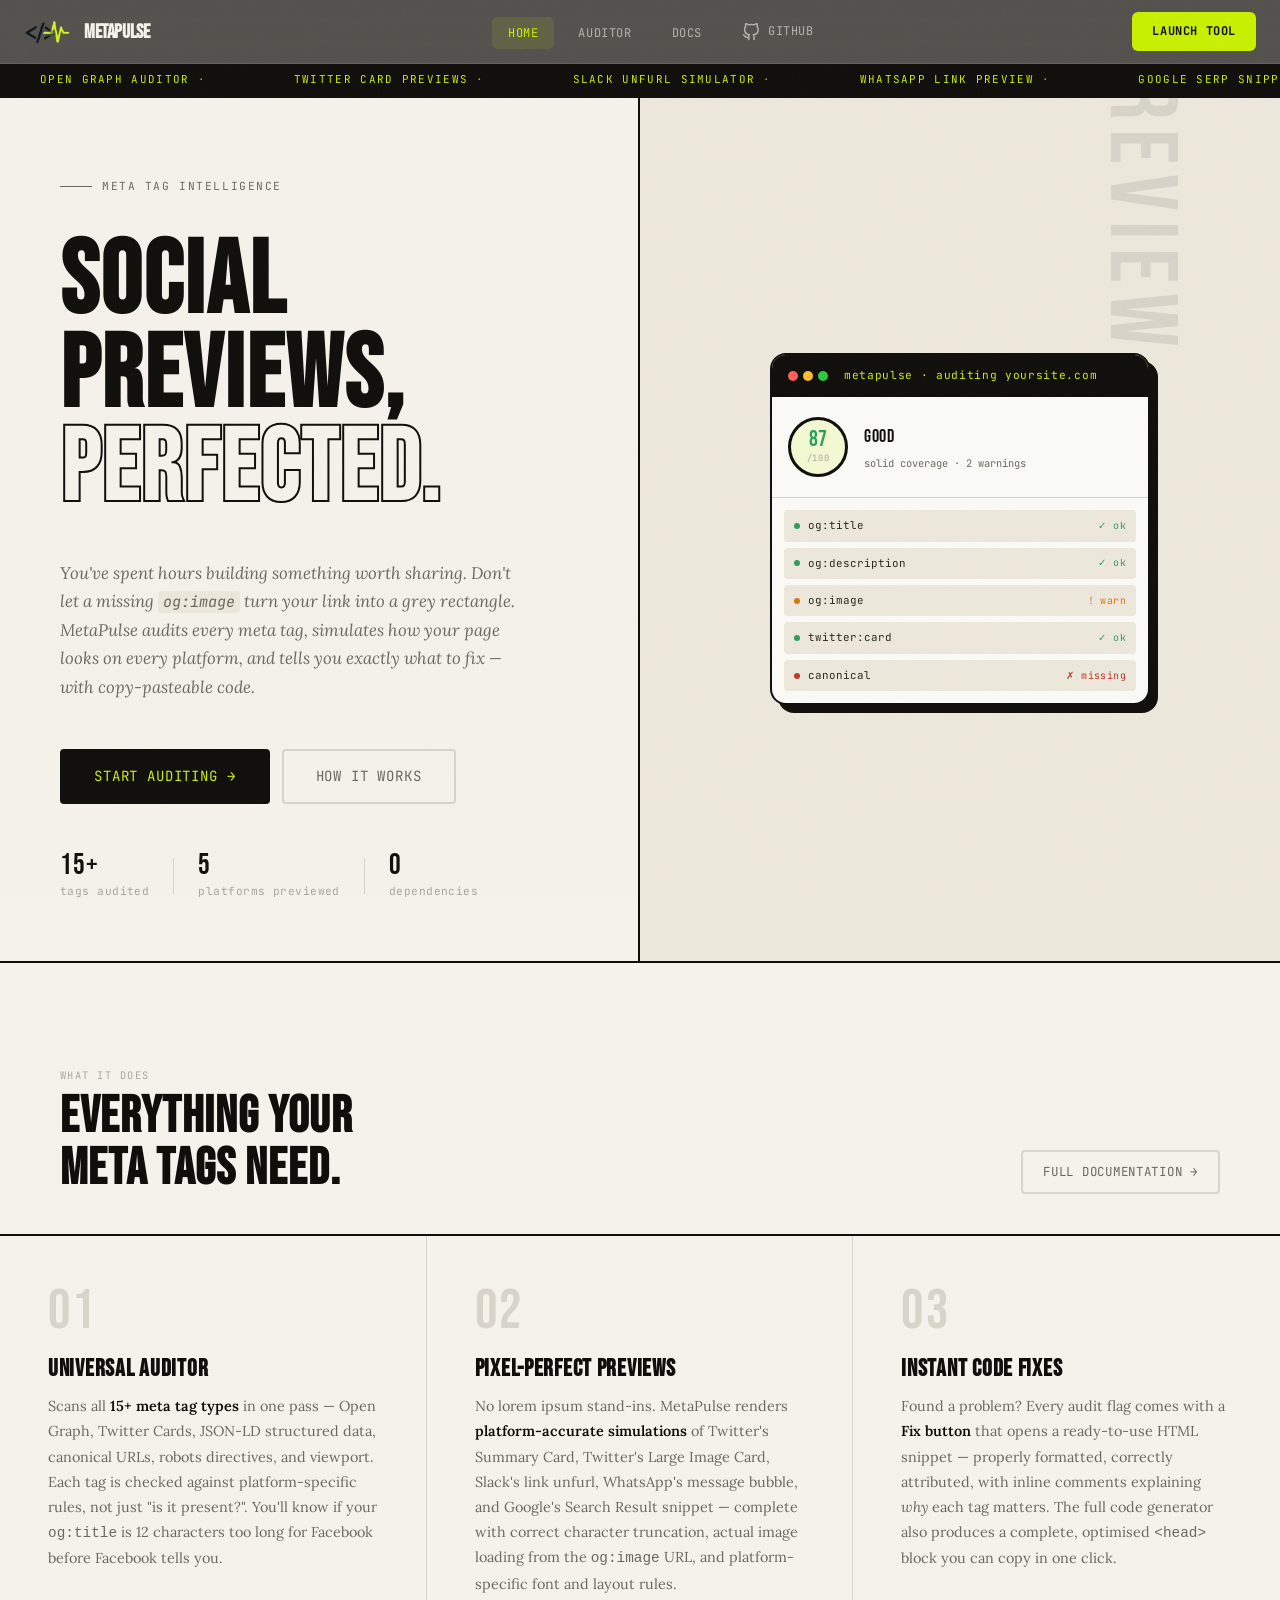
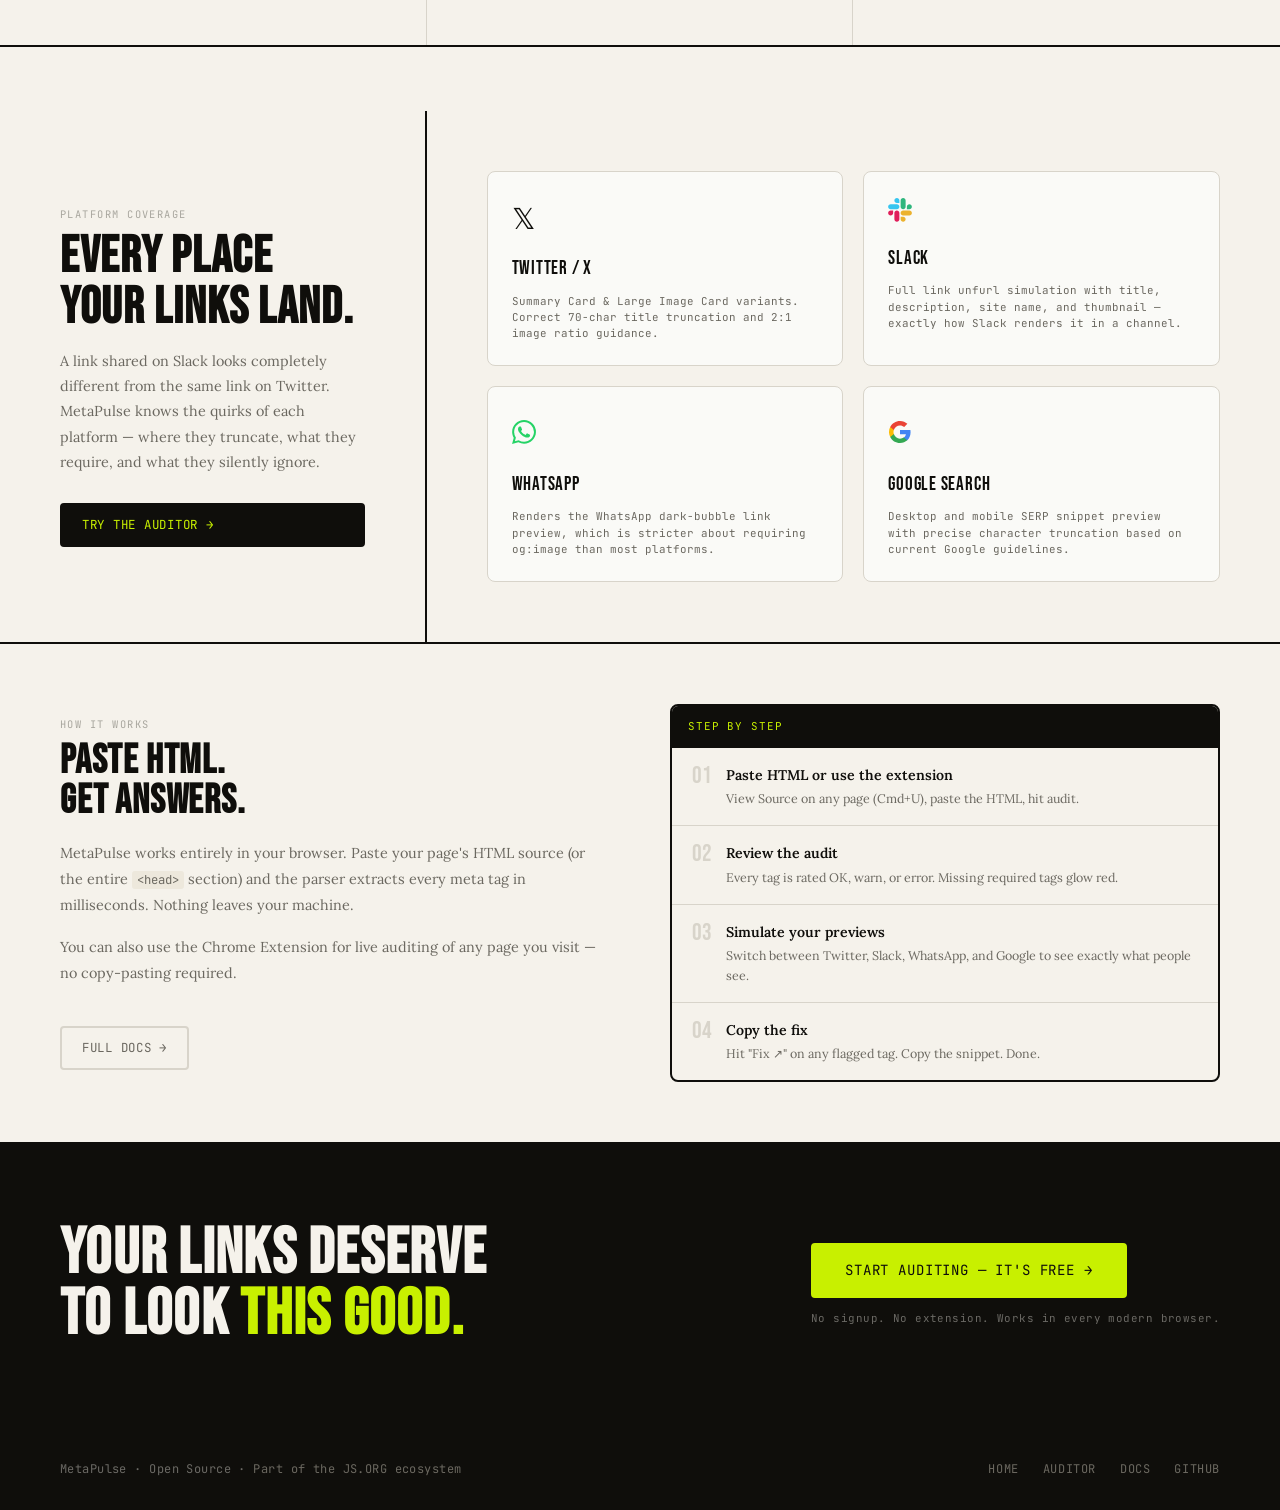
==== commit 95b12c0e: "feat: Update site branding with a new logo and favicon, and add various extension icons." ====
--- a/index.html
+++ b/index.html
@@ -11,6 +11,7 @@
     <link rel="stylesheet" href="css/tokens.css" />
     <link rel="stylesheet" href="css/main.css" />
     <link rel="stylesheet" href="css/landing.css" />
+    <link rel="shortcut icon" href="/public/favicon.ico" type="image/x-icon" />
   </head>
   <body>
     <!-- ═══════════════════════════════════════════
@@ -20,19 +21,7 @@
       <div class="header-container">
         <a href="index.html" class="brand">
           <div class="brand-logo">
-            <svg
-              width="20"
-              height="20"
-              viewBox="0 0 24 24"
-              fill="none"
-              stroke="currentColor"
-              stroke-width="2.5"
-              stroke-linecap="round"
-              stroke-linejoin="round"
-            >
-              <path d="M12 2v20M2 12h20" />
-              <circle cx="12" cy="12" r="10" />
-            </svg>
+            <img src="public/logo.png" alt="MetaPulse Logo" />
           </div>
           <span class="brand-name">MetaPulse</span>
         </a>
--- a/css/main.css
+++ b/css/main.css
@@ -157,15 +157,8 @@
 }
 
 .brand-logo {
-  width: 32px;
-  height: 32px;
-  background: var(--accent);
-  color: var(--ink);
-  border-radius: 8px;
-  display: flex;
-  align-items: center;
-  justify-content: center;
-  box-shadow: 0 0 20px rgba(200, 240, 0, 0.2);
+  width: 48px;
+  height: 48px;
 }
 
 .brand-name {
